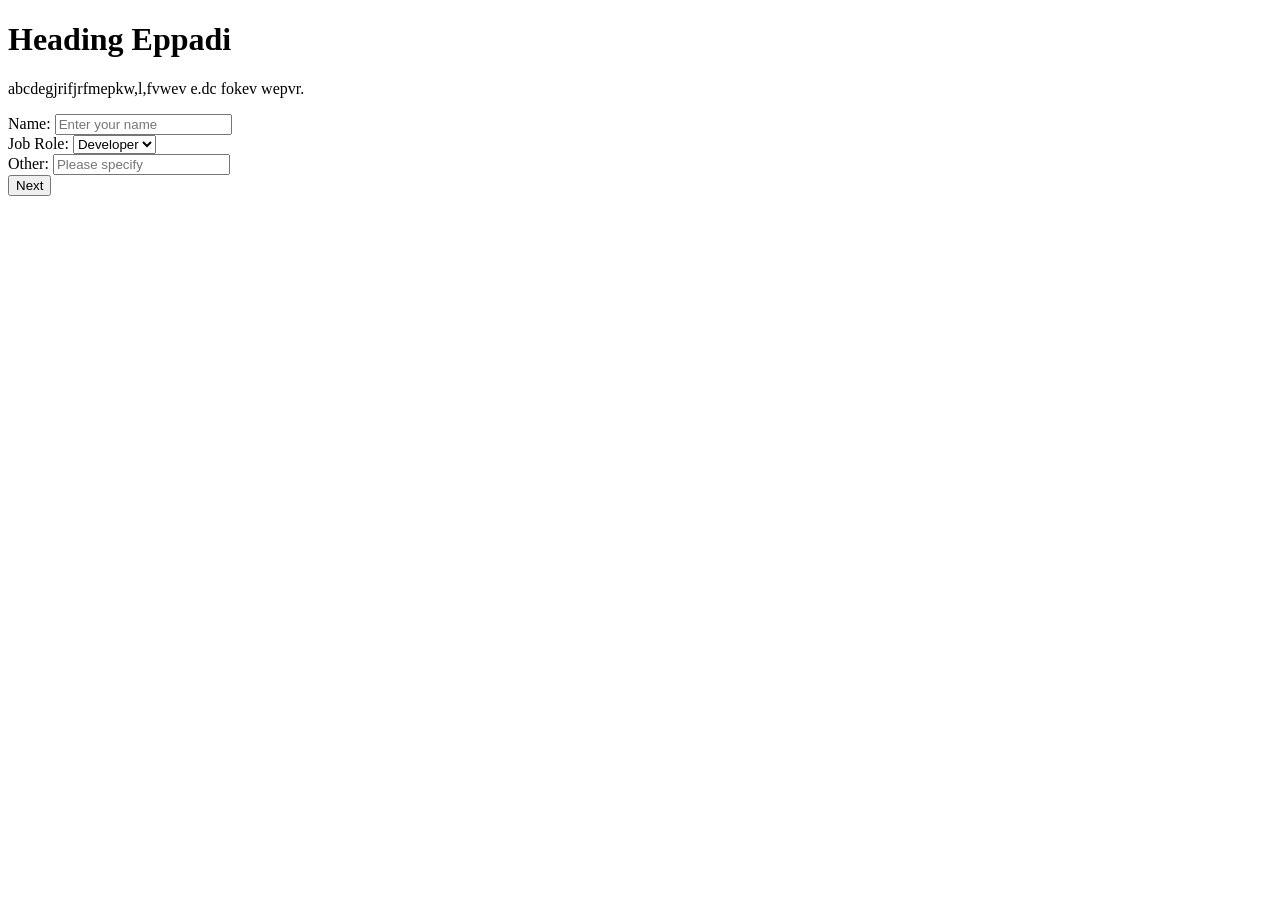
==== index.html @ f6fde26f "Fix select element closure in index.html" ====
<!DOCTYPE html>
<html lang="en">
<head>
    <meta charset="UTF-8">
    <meta name="viewport" content="width=device-width, initial-scale=1.0">
    <title>Document</title>
</head>
    

<div class="form-box">
  <h1>Heading Eppadi</h1>
  <p class="subtitle">abcdegjrifjrfmepkw,l,fvwev e.dc fokev wepvr.</p>

  <form>
    <div class="form-group">
      <label for="name">Name:</label>
      <input type="text" id="name" placeholder="Enter your name">
    </div>

    <div class="form-group">
      <label>Job Role:</label>
      <select>
        <option value="developer">Developer</option>
        <option value="designer">Designer</option>
        <option value="manager">Manager</option>
        <option value="">others</option>
      </select>
    </div>
    
    <div class="form-group">
      <label for="other">Other:</label>
      <input type="text" id="other" placeholder="Please specify">
    </div>

    <button type="submit" class="btn-next">Next</button>
  </form>
</div>
</body>
</html>
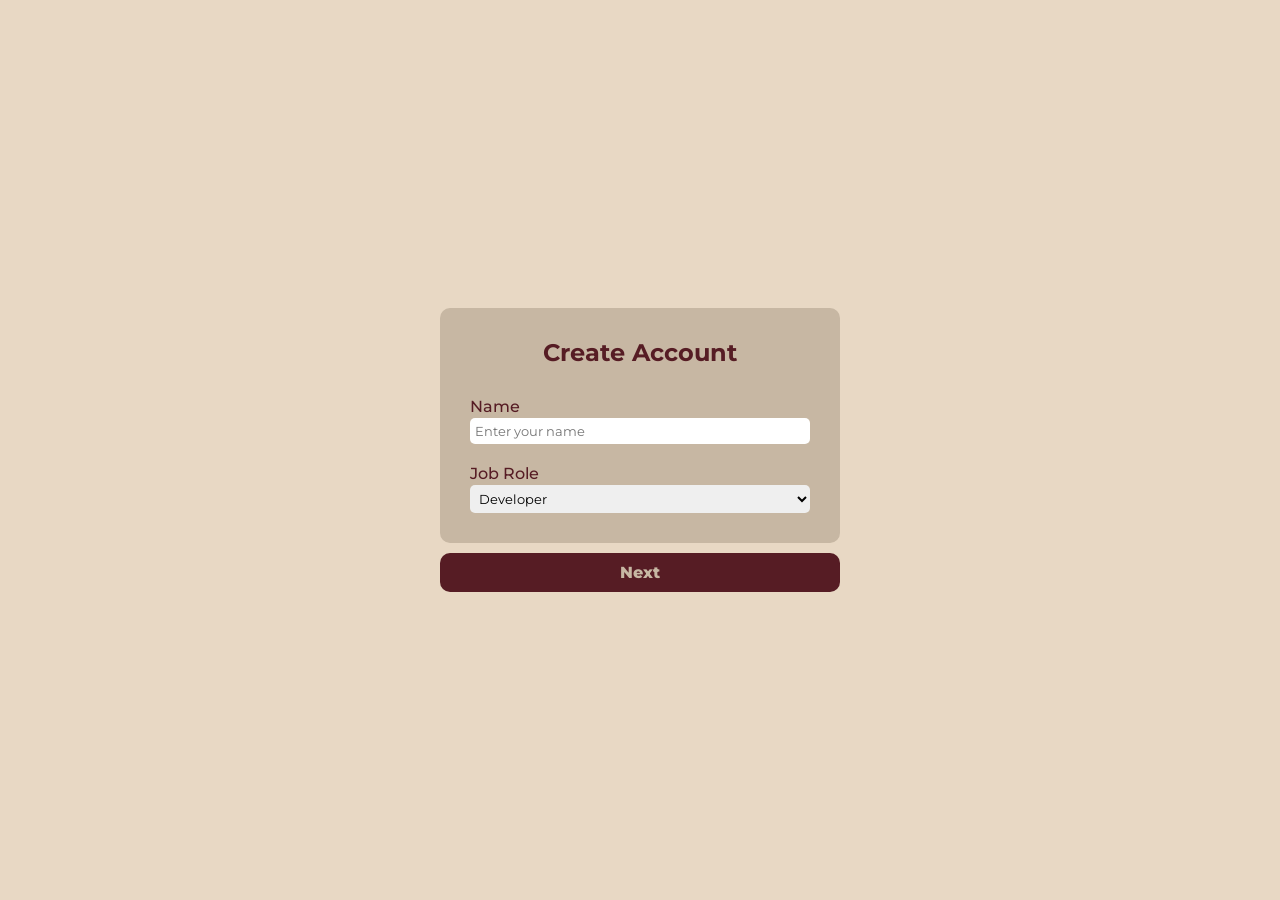
==== commit 9ac23c64: "Form Styles Updated" ====
--- a/index.html
+++ b/index.html
@@ -1,39 +1,47 @@
-<!DOCTYPE html>
+<!doctype html>
 <html lang="en">
-<head>
-    <meta charset="UTF-8">
-    <meta name="viewport" content="width=device-width, initial-scale=1.0">
+  <head>
+    <meta charset="UTF-8" />
+    <meta name="viewport" content="width=device-width, initial-scale=1.0" />
     <title>Document</title>
-</head>
-    
+    <link rel="stylesheet" href="style.css" />
+  </head>
 
-<div class="form-box">
-  <h1>Heading Eppadi</h1>
-  <p class="subtitle">abcdegjrifjrfmepkw,l,fvwev e.dc fokev wepvr.</p>
-
-  <form>
-    <div class="form-group">
-      <label for="name">Name:</label>
-      <input type="text" id="name" placeholder="Enter your name">
+  <body>
+    <div class="container">
+      <form>
+        <div class="form-box">
+          <h1>Create Account</h1>
+          <div class="form-group">
+            <label for="name">Name</label>
+            <input
+              type="text"
+              id="name"
+              placeholder="Enter your name"
+              required
+            />
+          </div>
+          <div class="form-group">
+            <label for="role">Job Role</label>
+            <select id="role" required>
+              <option value="developer">Developer</option>
+              <option value="designer">Designer</option>
+              <option value="manager">Manager</option>
+              <option value="others">Others</option>
+            </select>
+          </div>
+          <div class="form-group other-group">
+            <label for="other">Other</label>
+            <input
+              type="text"
+              id="other"
+              placeholder="Please specify"
+              required
+            />
+          </div>
+        </div>
+        <button type="submit" class="btn-next">Next</button>
+      </form>
     </div>
-
-    <div class="form-group">
-      <label>Job Role:</label>
-      <select>
-        <option value="developer">Developer</option>
-        <option value="designer">Designer</option>
-        <option value="manager">Manager</option>
-        <option value="">others</option>
-      </select>
-    </div>
-    
-    <div class="form-group">
-      <label for="other">Other:</label>
-      <input type="text" id="other" placeholder="Please specify">
-    </div>
-
-    <button type="submit" class="btn-next">Next</button>
-  </form>
-</div>
-</body>
-</html>+  </body>
+</html>
--- a/style.css
+++ b/style.css
@@ -0,0 +1,84 @@
+@import url('https://fonts.googleapis.com/css2?family=Plus+Jakarta+Sans:ital,wght@0,200..800;1,200..800&display=swap');
+@import url('https://fonts.googleapis.com/css2?family=Montserrat:ital,wght@0,100..900;1,100..900&family=Plus+Jakarta+Sans:ital,wght@0,200..800;1,200..800&display=swap');
+
+:root{
+    --color-primary: #561C24;
+    --color-secondary: #6D2932;
+    --color-accent: #C7B7A3;
+    --color-bg: #E8D8C4;
+}
+
+*{
+    margin: 0;
+    padding: 0;
+    box-sizing: border-box;
+    font-family: "Montserrat";
+}
+
+body{
+    width: 100vw;
+    height: 100vh;
+    display: flex;
+    justify-content: center;
+    align-items: center;
+    background-color: var(--color-bg);
+    color: var(--color-primary);
+}
+
+.container{
+    min-width: 400px;
+    
+}
+
+.form-box{
+    border-radius: 10px;
+    background-color: var(--color-accent);
+    padding: 30px;
+    width: 100%;
+    display: flex;
+    flex-direction: column;
+    gap: 20px;
+}
+
+.form-box>h1{
+    font-size: 1.5rem;
+    text-align: center;
+    margin-bottom: 10px;
+}
+
+.form-box label{
+    font-weight: 500;
+}
+
+.form-box input, .form-box select{
+    padding: 5px;
+    border: none;
+    border-radius: 5px;
+}
+
+
+.form-group{
+    display: flex;
+    flex-direction: column;
+    gap: 2px;
+}
+
+.other-group{
+    display: none;
+}
+
+.form-group:has(option[value="others"]:checked) ~ .other-group{
+    display: flex;
+}
+
+.container>form>button{
+    width: 100%;
+    padding: 10px;
+    margin-top: 10px;
+    border-radius: 10px;
+    border: none;
+    background-color: var(--color-primary);
+    color: var(--color-accent);
+    font-weight: 800;
+    font-size: 1rem;
+}
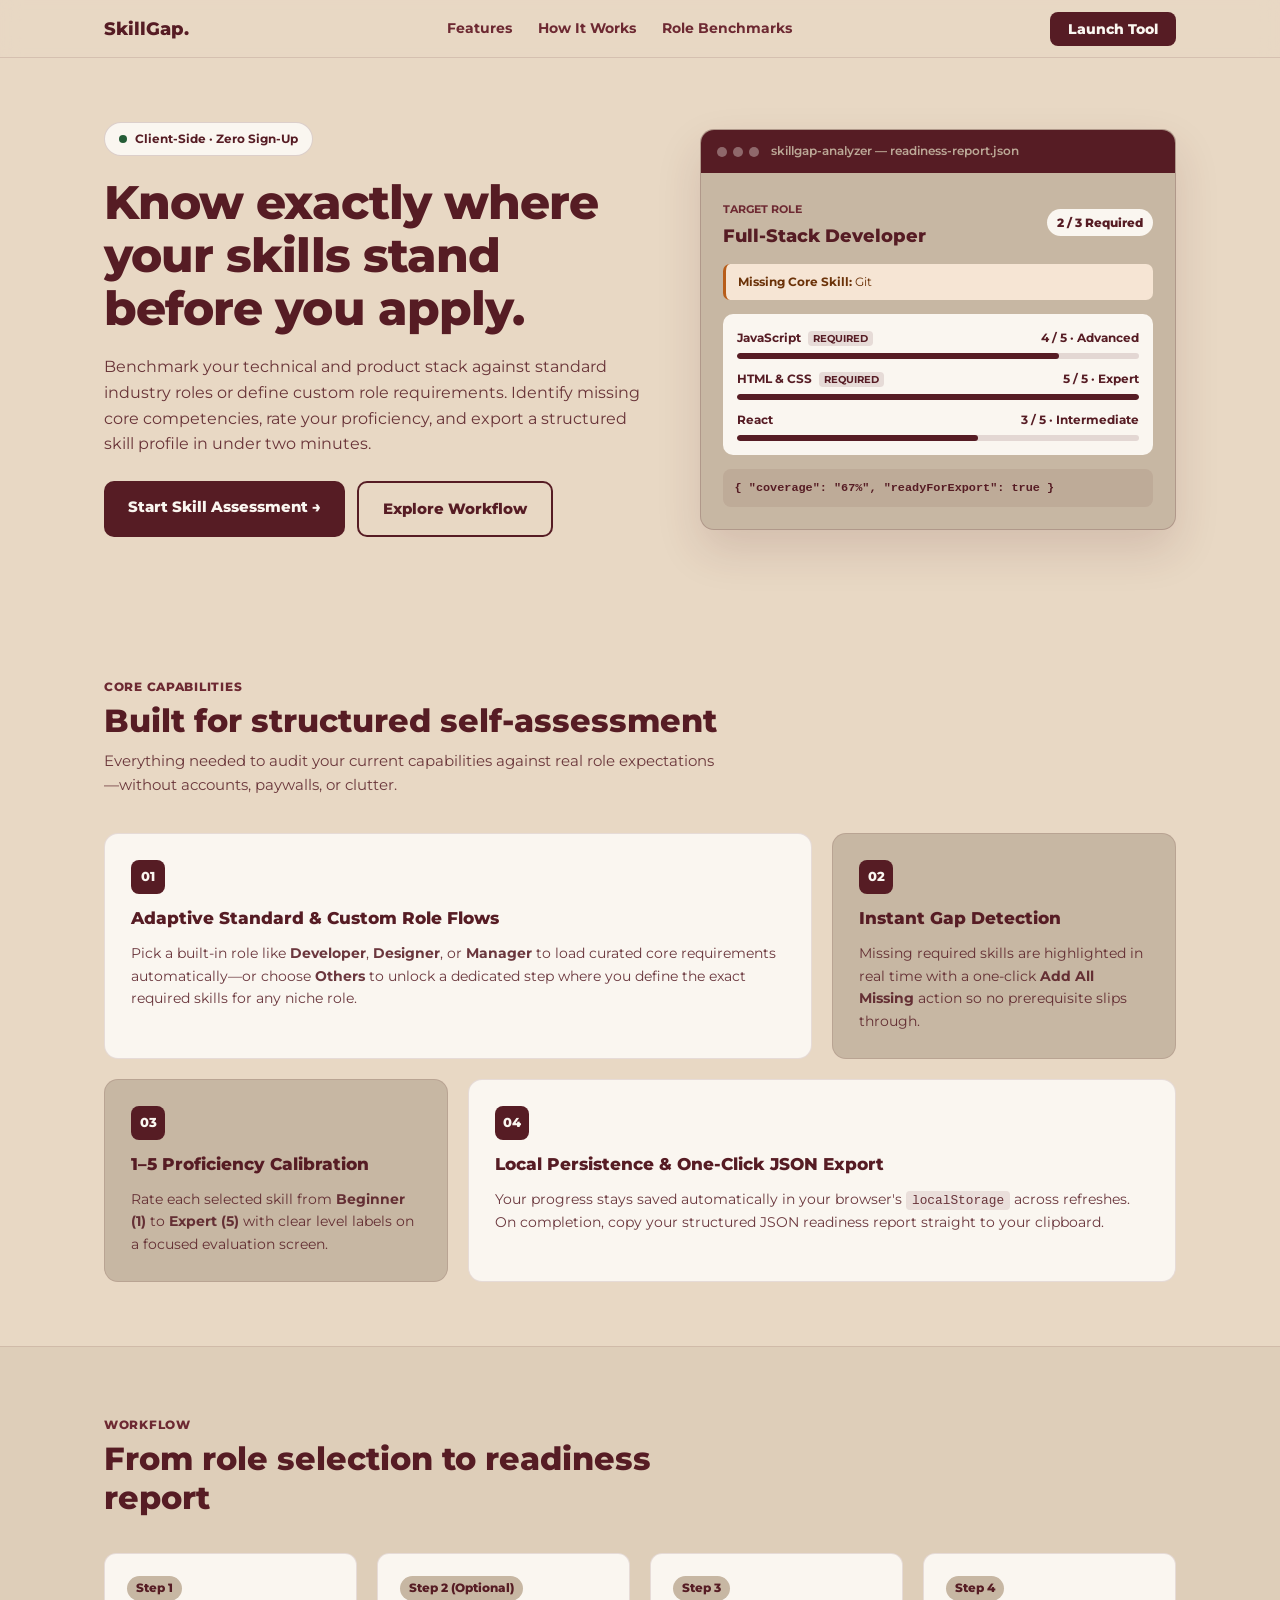
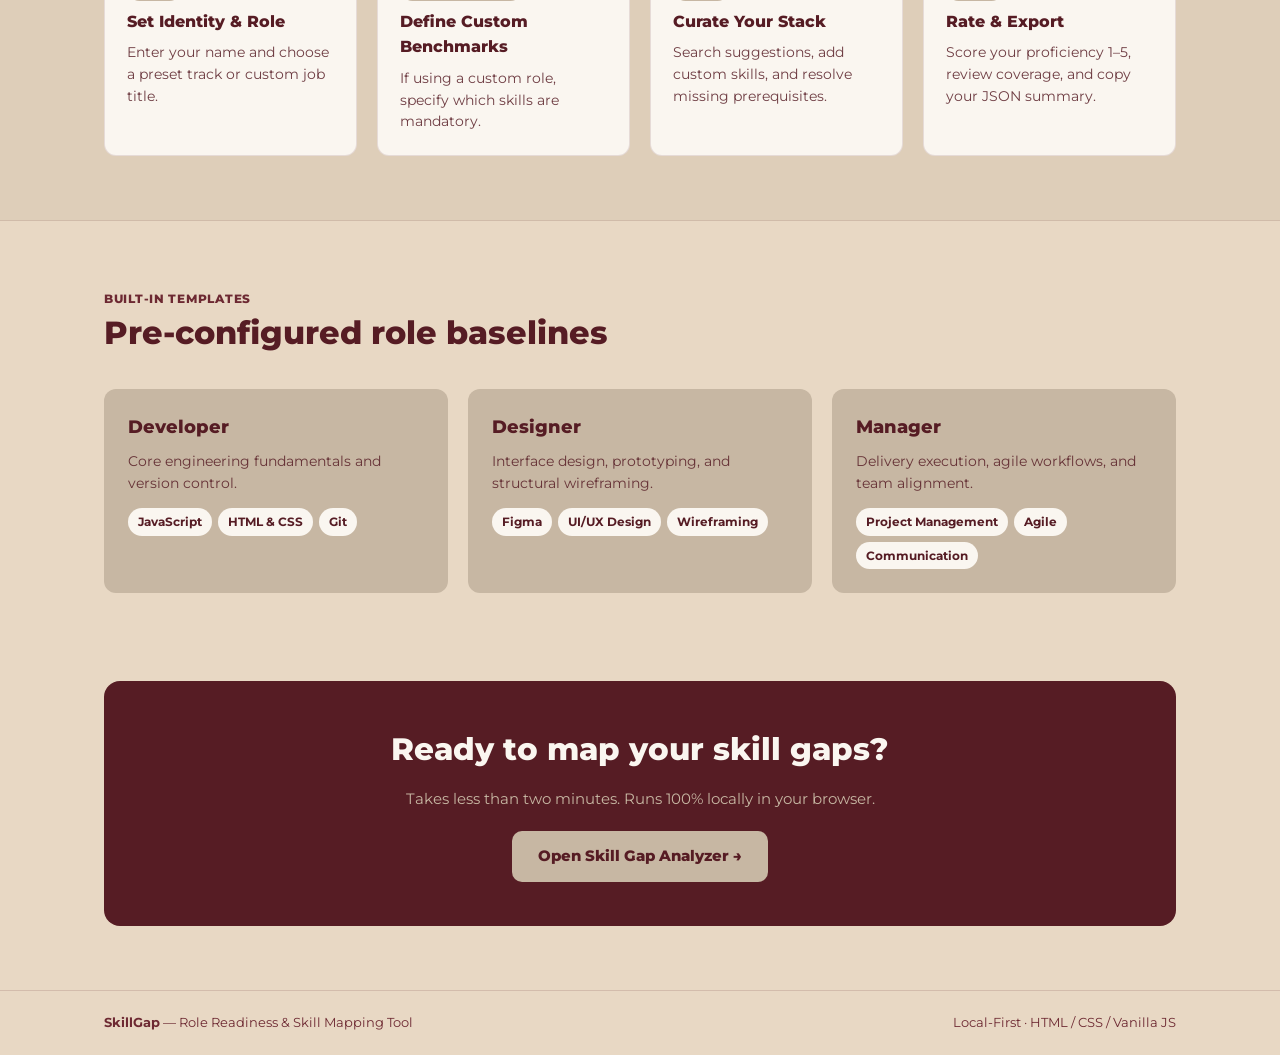
==== commit 2b9c1eb9: "Add initial HTML structure and styles for SkillGap application - Created dashboard.html for the main" ====
--- a/index.html
+++ b/index.html
@@ -3,45 +3,322 @@
   <head>
     <meta charset="UTF-8" />
     <meta name="viewport" content="width=device-width, initial-scale=1.0" />
-    <title>Document</title>
-    <link rel="stylesheet" href="style.css" />
+    <title>SkillGap — Benchmark &amp; Map Your Role Readiness</title>
+    <link rel="stylesheet" href="home.css" />
   </head>
 
   <body>
-    <div class="container">
-      <form>
-        <div class="form-box">
-          <h1>Create Account</h1>
-          <div class="form-group">
-            <label for="name">Name</label>
-            <input
-              type="text"
-              id="name"
-              placeholder="Enter your name"
-              required
-            />
-          </div>
-          <div class="form-group">
-            <label for="role">Job Role</label>
-            <select id="role" required>
-              <option value="developer">Developer</option>
-              <option value="designer">Designer</option>
-              <option value="manager">Manager</option>
-              <option value="others">Others</option>
-            </select>
-          </div>
-          <div class="form-group other-group">
-            <label for="other">Other</label>
-            <input
-              type="text"
-              id="other"
-              placeholder="Please specify"
-              required
-            />
-          </div>
-        </div>
-        <button type="submit" class="btn-next">Next</button>
-      </form>
-    </div>
+    <!-- Top Sticky Navbar -->
+    <header class="navbar">
+      <div class="nav-inner">
+        <a href="index.html" class="brand">
+          <span class="brand-name">SkillGap.</span>
+        </a>
+
+        <nav class="nav-links" aria-label="Primary">
+          <a href="#features">Features</a>
+          <a href="#workflow">How It Works</a>
+          <a href="#roles">Role Benchmarks</a>
+        </nav>
+
+        <div class="nav-cta">
+          <a href="onboarding.html" class="btn-nav-primary" id="navStartBtn">
+            Launch Tool
+          </a>
+        </div>
+      </div>
+    </header>
+
+    <main>
+      <!-- Hero Section (GitHub-style Product Intro + Interactive UI Preview) -->
+      <section class="hero-section">
+        <div class="container hero-grid">
+          <div class="hero-content">
+            <div class="announcement-pill">
+              <span class="pulse-dot"></span>
+              <span>Client-Side · Zero Sign-Up</span>
+            </div>
+
+            <h1>Know exactly where your skills stand before you apply.</h1>
+
+            <p class="hero-subtitle">
+              Benchmark your technical and product stack against standard industry
+              roles or define custom role requirements. Identify missing core
+              competencies, rate your proficiency, and export a structured skill
+              profile in under two minutes.
+            </p>
+
+            <div class="hero-actions">
+              <a href="onboarding.html" class="btn-hero-primary" id="heroStartBtn">
+                Start Skill Assessment →
+              </a>
+              <a href="#workflow" class="btn-hero-secondary">
+                Explore Workflow
+              </a>
+            </div>
+
+            <!-- Saved Profile Quick-Resume Bar (Appears only if localStorage has data) -->
+            <div class="saved-session-bar" id="savedSessionBar" hidden>
+              <div class="session-info">
+                <span class="session-badge" id="sessionStatusBadge">Saved Profile</span>
+                <span class="session-text" id="sessionSummaryText"></span>
+              </div>
+              <a href="onboarding.html" class="session-link">Open →</a>
+            </div>
+          </div>
+
+          <!-- Product UI Showcase Mockup -->
+          <div class="hero-showcase" aria-hidden="true">
+            <div class="window-frame">
+              <div class="window-topbar">
+                <div class="window-dots">
+                  <span></span><span></span><span></span>
+                </div>
+                <span class="window-title">skillgap-analyzer — readiness-report.json</span>
+              </div>
+
+              <div class="window-body">
+                <div class="mock-header">
+                  <div>
+                    <span class="mock-tag">Target Role</span>
+                    <h3>Full-Stack Developer</h3>
+                  </div>
+                  <span class="mock-score-badge">2 / 3 Required</span>
+                </div>
+
+                <div class="mock-alert">
+                  <strong>Missing Core Skill:</strong> Git
+                </div>
+
+                <div class="mock-skill-rows">
+                  <div class="mock-skill-row">
+                    <div class="mock-skill-meta">
+                      <span>JavaScript <em class="mock-req">Required</em></span>
+                      <span>4 / 5 · Advanced</span>
+                    </div>
+                    <div class="mock-bar"><div style="width: 80%"></div></div>
+                  </div>
+
+                  <div class="mock-skill-row">
+                    <div class="mock-skill-meta">
+                      <span>HTML &amp; CSS <em class="mock-req">Required</em></span>
+                      <span>5 / 5 · Expert</span>
+                    </div>
+                    <div class="mock-bar"><div style="width: 100%"></div></div>
+                  </div>
+
+                  <div class="mock-skill-row">
+                    <div class="mock-skill-meta">
+                      <span>React</span>
+                      <span>3 / 5 · Intermediate</span>
+                    </div>
+                    <div class="mock-bar"><div style="width: 60%"></div></div>
+                  </div>
+                </div>
+
+                <div class="mock-footer">
+                  <code>{ "coverage": "67%", "readyForExport": true }</code>
+                </div>
+              </div>
+            </div>
+          </div>
+        </div>
+      </section>
+
+      <!-- Value Proposition / Bento Features Grid -->
+      <section class="section-block" id="features">
+        <div class="container">
+          <div class="section-header">
+            <span class="section-kicker">Core Capabilities</span>
+            <h2>Built for structured self-assessment</h2>
+            <p>
+              Everything needed to audit your current capabilities against real
+              role expectations—without accounts, paywalls, or clutter.
+            </p>
+          </div>
+
+          <div class="bento-grid">
+            <article class="bento-card bento-wide">
+              <div class="card-icon">01</div>
+              <h3>Adaptive Standard &amp; Custom Role Flows</h3>
+              <p>
+                Pick a built-in role like <strong>Developer</strong>,
+                <strong>Designer</strong>, or <strong>Manager</strong> to load
+                curated core requirements automatically—or choose
+                <strong>Others</strong> to unlock a dedicated step where you
+                define the exact required skills for any niche role.
+              </p>
+            </article>
+
+            <article class="bento-card">
+              <div class="card-icon">02</div>
+              <h3>Instant Gap Detection</h3>
+              <p>
+                Missing required skills are highlighted in real time with a
+                one-click <strong>Add All Missing</strong> action so no
+                prerequisite slips through.
+              </p>
+            </article>
+
+            <article class="bento-card">
+              <div class="card-icon">03</div>
+              <h3>1–5 Proficiency Calibration</h3>
+              <p>
+                Rate each selected skill from <strong>Beginner (1)</strong> to
+                <strong>Expert (5)</strong> with clear level labels on a
+                focused evaluation screen.
+              </p>
+            </article>
+
+            <article class="bento-card bento-wide">
+              <div class="card-icon">04</div>
+              <h3>Local Persistence &amp; One-Click JSON Export</h3>
+              <p>
+                Your progress stays saved automatically in your browser's
+                <code>localStorage</code> across refreshes. On completion, copy
+                your structured JSON readiness report straight to your clipboard.
+              </p>
+            </article>
+          </div>
+        </div>
+      </section>
+
+      <!-- Step-by-Step Workflow -->
+      <section class="section-block alt-surface" id="workflow">
+        <div class="container">
+          <div class="section-header">
+            <span class="section-kicker">Workflow</span>
+            <h2>From role selection to readiness report</h2>
+          </div>
+
+          <div class="timeline-grid">
+            <div class="timeline-step">
+              <span class="step-pill">Step 1</span>
+              <h3>Set Identity &amp; Role</h3>
+              <p>Enter your name and choose a preset track or custom job title.</p>
+            </div>
+
+            <div class="timeline-step">
+              <span class="step-pill">Step 2 (Optional)</span>
+              <h3>Define Custom Benchmarks</h3>
+              <p>If using a custom role, specify which skills are mandatory.</p>
+            </div>
+
+            <div class="timeline-step">
+              <span class="step-pill">Step 3</span>
+              <h3>Curate Your Stack</h3>
+              <p>Search suggestions, add custom skills, and resolve missing prerequisites.</p>
+            </div>
+
+            <div class="timeline-step">
+              <span class="step-pill">Step 4</span>
+              <h3>Rate &amp; Export</h3>
+              <p>Score your proficiency 1–5, review coverage, and copy your JSON summary.</p>
+            </div>
+          </div>
+        </div>
+      </section>
+
+      <!-- Preset Role Benchmarks Preview -->
+      <section class="section-block" id="roles">
+        <div class="container">
+          <div class="section-header">
+            <span class="section-kicker">Built-In Templates</span>
+            <h2>Pre-configured role baselines</h2>
+          </div>
+
+          <div class="roles-grid">
+            <div class="role-card">
+              <h3>Developer</h3>
+              <p>Core engineering fundamentals and version control.</p>
+              <div class="pill-group">
+                <span>JavaScript</span>
+                <span>HTML &amp; CSS</span>
+                <span>Git</span>
+              </div>
+            </div>
+
+            <div class="role-card">
+              <h3>Designer</h3>
+              <p>Interface design, prototyping, and structural wireframing.</p>
+              <div class="pill-group">
+                <span>Figma</span>
+                <span>UI/UX Design</span>
+                <span>Wireframing</span>
+              </div>
+            </div>
+
+            <div class="role-card">
+              <h3>Manager</h3>
+              <p>Delivery execution, agile workflows, and team alignment.</p>
+              <div class="pill-group">
+                <span>Project Management</span>
+                <span>Agile</span>
+                <span>Communication</span>
+              </div>
+            </div>
+          </div>
+        </div>
+      </section>
+
+      <!-- Bottom Call-To-Action Banner -->
+      <section class="cta-section">
+        <div class="container">
+          <div class="cta-banner">
+            <h2>Ready to map your skill gaps?</h2>
+            <p>Takes less than two minutes. Runs 100% locally in your browser.</p>
+            <a href="onboarding.html" class="btn-cta-light" id="bottomStartBtn">
+              Open Skill Gap Analyzer →
+            </a>
+          </div>
+        </div>
+      </section>
+    </main>
+
+    <footer class="site-footer">
+      <div class="container footer-inner">
+        <span><strong>SkillGap</strong> — Role Readiness &amp; Skill Mapping Tool</span>
+        <span>Local-First · HTML / CSS / Vanilla JS</span>
+      </div>
+    </footer>
+
+    <script>
+      const STORAGE_KEY = "account_onboarding_state_v1";
+
+      function checkSavedProfile() {
+        try {
+          const raw = localStorage.getItem(STORAGE_KEY);
+          if (!raw) return;
+          const saved = JSON.parse(raw);
+
+          if (!saved.name && !saved.role && (!saved.selectedSkills || saved.selectedSkills.length === 0)) {
+            return;
+          }
+
+          const bar = document.getElementById("savedSessionBar");
+          const badge = document.getElementById("sessionStatusBadge");
+          const text = document.getElementById("sessionSummaryText");
+
+          bar.hidden = false;
+          badge.textContent = saved.isSubmitted ? "Profile Ready" : "Draft Saved";
+          badge.classList.toggle("is-draft", !saved.isSubmitted);
+
+          const count = Array.isArray(saved.selectedSkills) ? saved.selectedSkills.length : 0;
+          text.textContent = `${saved.name || "User"} · ${count} skill${count === 1 ? "" : "s"}`;
+
+          document.getElementById("navStartBtn").textContent = saved.isSubmitted ? "View Profile" : "Resume Draft";
+          document.getElementById("heroStartBtn").textContent = saved.isSubmitted
+            ? "Open Saved Profile →"
+            : "Resume Setup →";
+          document.getElementById("bottomStartBtn").textContent = saved.isSubmitted
+            ? "Edit Your Profile →"
+            : "Continue Setup →";
+        } catch {
+          // Ignore malformed storage
+        }
+      }
+
+      checkSavedProfile();
+    </script>
   </body>
-</html>
+</html>
--- a/home.css
+++ b/home.css
@@ -0,0 +1,636 @@
+@import url('https://fonts.googleapis.com/css2?family=Montserrat:wght@400;500;600;700;800&display=swap');
+
+:root {
+  --color-primary: #561C24;
+  --color-secondary: #6D2932;
+  --color-accent: #C7B7A3;
+  --color-bg: #E8D8C4;
+  --color-surface: #FAF6F0;
+  --color-warn-bg: #F6E5D4;
+  --color-warn-border: #B85D19;
+  --color-success: #245C36;
+}
+
+*,
+*::before,
+*::after {
+  margin: 0;
+  padding: 0;
+  box-sizing: border-box;
+}
+
+[hidden] {
+  display: none !important;
+}
+
+html {
+  scroll-behavior: smooth;
+}
+
+body {
+  font-family: "Montserrat", sans-serif;
+  background-color: var(--color-bg);
+  color: var(--color-primary);
+  line-height: 1.6;
+}
+
+.container {
+  width: 100%;
+  max-width: 1120px;
+  margin: 0 auto;
+  padding-inline: 24px;
+}
+
+/* Sticky Navbar */
+.navbar {
+  position: sticky;
+  top: 0;
+  z-index: 50;
+  background-color: rgba(232, 216, 196, 0.88);
+  backdrop-filter: blur(10px);
+  border-bottom: 1px solid rgba(86, 28, 36, 0.12);
+}
+
+.nav-inner {
+  max-width: 1120px;
+  margin: 0 auto;
+  padding: 14px 24px;
+  display: flex;
+  align-items: center;
+  justify-content: space-between;
+  gap: 16px;
+}
+
+.brand {
+  display: inline-flex;
+  align-items: center;
+  gap: 10px;
+  text-decoration: none;
+  color: var(--color-primary);
+  font-weight: 800;
+  font-size: 1.15rem;
+}
+
+.brand-logo {
+  width: 32px;
+  height: 32px;
+  border-radius: 8px;
+  display: grid;
+  place-items: center;
+  font-size: 0.82rem;
+  font-weight: 800;
+  background-color: var(--color-primary);
+  color: var(--color-surface);
+}
+
+.nav-links {
+  display: flex;
+  align-items: center;
+  gap: 26px;
+}
+
+.nav-links a {
+  text-decoration: none;
+  font-size: 0.88rem;
+  font-weight: 700;
+  color: var(--color-secondary);
+  transition: color 0.15s ease;
+}
+
+.nav-links a:hover {
+  color: var(--color-primary);
+}
+
+.btn-nav-primary {
+  text-decoration: none;
+  padding: 9px 18px;
+  border-radius: 8px;
+  font-size: 0.86rem;
+  font-weight: 800;
+  background-color: var(--color-primary);
+  color: var(--color-surface);
+  transition: background-color 0.2s ease, transform 0.15s ease;
+}
+
+.btn-nav-primary:hover {
+  background-color: var(--color-secondary);
+}
+
+/* Hero Section */
+.hero-section {
+  padding: 64px 0 72px;
+}
+
+.hero-grid {
+  display: grid;
+  grid-template-columns: 1.1fr 0.95fr;
+  gap: 44px;
+  align-items: center;
+}
+
+.hero-content {
+  display: flex;
+  flex-direction: column;
+  align-items: flex-start;
+  gap: 20px;
+}
+
+.announcement-pill {
+  display: inline-flex;
+  align-items: center;
+  gap: 8px;
+  padding: 6px 14px;
+  border-radius: 999px;
+  font-size: 0.76rem;
+  font-weight: 700;
+  background-color: var(--color-surface);
+  border: 1px solid rgba(86, 28, 36, 0.18);
+  color: var(--color-primary);
+}
+
+.pulse-dot {
+  width: 8px;
+  height: 8px;
+  border-radius: 50%;
+  background-color: var(--color-success);
+}
+
+.hero-content h1 {
+  font-size: clamp(2rem, 3.8vw, 2.95rem);
+  font-weight: 800;
+  line-height: 1.12;
+  letter-spacing: -0.02em;
+}
+
+.hero-subtitle {
+  font-size: 1rem;
+  color: rgba(86, 28, 36, 0.88);
+  max-width: 54ch;
+}
+
+.hero-actions {
+  display: flex;
+  flex-wrap: wrap;
+  gap: 12px;
+  margin-top: 4px;
+}
+
+.btn-hero-primary,
+.btn-hero-secondary {
+  padding: 14px 24px;
+  border-radius: 10px;
+  font-size: 0.95rem;
+  font-weight: 800;
+  text-decoration: none;
+  transition: background-color 0.2s ease, transform 0.15s ease;
+}
+
+.btn-hero-primary {
+  background-color: var(--color-primary);
+  color: var(--color-surface);
+}
+
+.btn-hero-primary:hover {
+  background-color: var(--color-secondary);
+  transform: translateY(-1px);
+}
+
+.btn-hero-secondary {
+  border: 2px solid var(--color-primary);
+  color: var(--color-primary);
+  background-color: transparent;
+}
+
+.btn-hero-secondary:hover {
+  background-color: rgba(86, 28, 36, 0.08);
+}
+
+/* Optional Quick-Resume Session Pill */
+.saved-session-bar {
+  display: flex;
+  align-items: center;
+  justify-content: space-between;
+  gap: 16px;
+  width: 100%;
+  max-width: 440px;
+  padding: 10px 14px;
+  border-radius: 10px;
+  background-color: var(--color-accent);
+  border: 1px solid rgba(86, 28, 36, 0.18);
+  font-size: 0.82rem;
+}
+
+.session-info {
+  display: flex;
+  align-items: center;
+  gap: 8px;
+}
+
+.session-badge {
+  font-size: 0.68rem;
+  font-weight: 800;
+  text-transform: uppercase;
+  padding: 3px 8px;
+  border-radius: 999px;
+  background-color: var(--color-success);
+  color: var(--color-surface);
+}
+
+.session-badge.is-draft {
+  background-color: var(--color-warn-border);
+}
+
+.session-text {
+  font-weight: 700;
+}
+
+.session-link {
+  font-weight: 800;
+  color: var(--color-primary);
+  text-decoration: none;
+}
+
+.session-link:hover {
+  text-decoration: underline;
+}
+
+/* Product UI Preview Window */
+.window-frame {
+  border-radius: 14px;
+  background-color: var(--color-accent);
+  border: 1px solid rgba(86, 28, 36, 0.2);
+  box-shadow: 0 20px 45px rgba(86, 28, 36, 0.14);
+  overflow: hidden;
+}
+
+.window-topbar {
+  display: flex;
+  align-items: center;
+  gap: 12px;
+  padding: 12px 16px;
+  background-color: var(--color-primary);
+  color: var(--color-accent);
+}
+
+.window-dots {
+  display: flex;
+  gap: 6px;
+}
+
+.window-dots span {
+  width: 10px;
+  height: 10px;
+  border-radius: 50%;
+  background-color: rgba(250, 246, 240, 0.35);
+}
+
+.window-title {
+  font-size: 0.74rem;
+  font-weight: 600;
+  opacity: 0.9;
+}
+
+.window-body {
+  padding: 22px;
+  display: flex;
+  flex-direction: column;
+  gap: 14px;
+}
+
+.mock-header {
+  display: flex;
+  justify-content: space-between;
+  align-items: center;
+}
+
+.mock-tag {
+  font-size: 0.7rem;
+  font-weight: 700;
+  text-transform: uppercase;
+  color: var(--color-secondary);
+}
+
+.mock-header h3 {
+  font-size: 1.15rem;
+  font-weight: 800;
+}
+
+.mock-score-badge {
+  font-size: 0.75rem;
+  font-weight: 800;
+  padding: 4px 10px;
+  border-radius: 999px;
+  background-color: var(--color-surface);
+  color: var(--color-primary);
+}
+
+.mock-alert {
+  padding: 8px 12px;
+  border-radius: 7px;
+  font-size: 0.78rem;
+  background-color: var(--color-warn-bg);
+  border-left: 3px solid var(--color-warn-border);
+  color: #6B3208;
+}
+
+.mock-skill-rows {
+  display: flex;
+  flex-direction: column;
+  gap: 10px;
+  padding: 14px;
+  border-radius: 10px;
+  background-color: var(--color-surface);
+}
+
+.mock-skill-row {
+  display: flex;
+  flex-direction: column;
+  gap: 5px;
+}
+
+.mock-skill-meta {
+  display: flex;
+  justify-content: space-between;
+  font-size: 0.78rem;
+  font-weight: 700;
+}
+
+.mock-req {
+  font-style: normal;
+  font-size: 0.64rem;
+  text-transform: uppercase;
+  padding: 1px 5px;
+  border-radius: 4px;
+  margin-left: 4px;
+  background-color: rgba(86, 28, 36, 0.12);
+}
+
+.mock-bar {
+  height: 6px;
+  border-radius: 999px;
+  background-color: rgba(86, 28, 36, 0.14);
+  overflow: hidden;
+}
+
+.mock-bar div {
+  height: 100%;
+  border-radius: 999px;
+  background-color: var(--color-primary);
+}
+
+.mock-footer {
+  padding: 9px 12px;
+  border-radius: 8px;
+  background-color: rgba(86, 28, 36, 0.08);
+  font-size: 0.74rem;
+  font-weight: 600;
+  color: var(--color-primary);
+}
+
+/* Content Sections */
+.section-block {
+  padding: 64px 0;
+}
+
+.alt-surface {
+  background-color: rgba(199, 183, 163, 0.32);
+  border-block: 1px solid rgba(86, 28, 36, 0.1);
+}
+
+.section-header {
+  max-width: 620px;
+  margin-bottom: 36px;
+}
+
+.section-kicker {
+  display: inline-block;
+  font-size: 0.75rem;
+  font-weight: 800;
+  text-transform: uppercase;
+  letter-spacing: 0.06em;
+  color: var(--color-secondary);
+  margin-bottom: 6px;
+}
+
+.section-header h2 {
+  font-size: clamp(1.5rem, 2.8vw, 2rem);
+  font-weight: 800;
+  line-height: 1.2;
+  margin-bottom: 8px;
+}
+
+.section-header p {
+  font-size: 0.95rem;
+  color: rgba(86, 28, 36, 0.85);
+}
+
+/* Bento Grid */
+.bento-grid {
+  display: grid;
+  grid-template-columns: repeat(3, 1fr);
+  gap: 20px;
+}
+
+.bento-card {
+  padding: 26px;
+  border-radius: 14px;
+  background-color: var(--color-accent);
+  border: 1px solid rgba(86, 28, 36, 0.12);
+  display: flex;
+  flex-direction: column;
+  gap: 10px;
+}
+
+.bento-wide {
+  grid-column: span 2;
+  background-color: var(--color-surface);
+}
+
+.card-icon {
+  width: 34px;
+  height: 34px;
+  border-radius: 8px;
+  display: grid;
+  place-items: center;
+  font-size: 0.8rem;
+  font-weight: 800;
+  background-color: var(--color-primary);
+  color: var(--color-surface);
+}
+
+.bento-card h3 {
+  font-size: 1.08rem;
+  font-weight: 800;
+}
+
+.bento-card p {
+  font-size: 0.88rem;
+  color: rgba(86, 28, 36, 0.88);
+}
+
+.bento-card code {
+  font-size: 0.8rem;
+  padding: 2px 6px;
+  border-radius: 4px;
+  background-color: rgba(86, 28, 36, 0.1);
+}
+
+/* Workflow Timeline */
+.timeline-grid {
+  display: grid;
+  grid-template-columns: repeat(4, 1fr);
+  gap: 20px;
+}
+
+.timeline-step {
+  padding: 22px;
+  border-radius: 12px;
+  background-color: var(--color-surface);
+  border: 1px solid rgba(86, 28, 36, 0.12);
+  display: flex;
+  flex-direction: column;
+  gap: 8px;
+}
+
+.step-pill {
+  align-self: flex-start;
+  font-size: 0.72rem;
+  font-weight: 800;
+  padding: 3px 9px;
+  border-radius: 999px;
+  background-color: var(--color-accent);
+  color: var(--color-primary);
+}
+
+.timeline-step h3 {
+  font-size: 1rem;
+  font-weight: 800;
+}
+
+.timeline-step p {
+  font-size: 0.85rem;
+  color: rgba(86, 28, 36, 0.85);
+}
+
+/* Preset Roles Grid */
+.roles-grid {
+  display: grid;
+  grid-template-columns: repeat(3, 1fr);
+  gap: 20px;
+}
+
+.role-card {
+  padding: 24px;
+  border-radius: 12px;
+  background-color: var(--color-accent);
+  display: flex;
+  flex-direction: column;
+  gap: 10px;
+}
+
+.role-card h3 {
+  font-size: 1.1rem;
+  font-weight: 800;
+}
+
+.role-card p {
+  font-size: 0.85rem;
+  color: rgba(86, 28, 36, 0.85);
+}
+
+.pill-group {
+  display: flex;
+  flex-wrap: wrap;
+  gap: 6px;
+  margin-top: 4px;
+}
+
+.pill-group span {
+  font-size: 0.76rem;
+  font-weight: 700;
+  padding: 4px 10px;
+  border-radius: 999px;
+  background-color: var(--color-surface);
+  color: var(--color-primary);
+}
+
+/* Bottom CTA Banner */
+.cta-section {
+  padding: 24px 0 64px;
+}
+
+.cta-banner {
+  padding: 44px 32px;
+  border-radius: 16px;
+  background-color: var(--color-primary);
+  color: var(--color-surface);
+  text-align: center;
+  display: flex;
+  flex-direction: column;
+  align-items: center;
+  gap: 12px;
+}
+
+.cta-banner h2 {
+  font-size: clamp(1.45rem, 2.5vw, 1.95rem);
+  font-weight: 800;
+}
+
+.cta-banner p {
+  font-size: 0.95rem;
+  color: var(--color-accent);
+}
+
+.btn-cta-light {
+  margin-top: 8px;
+  padding: 13px 26px;
+  border-radius: 10px;
+  text-decoration: none;
+  font-size: 0.95rem;
+  font-weight: 800;
+  background-color: var(--color-accent);
+  color: var(--color-primary);
+  transition: background-color 0.2s ease, transform 0.15s ease;
+}
+
+.btn-cta-light:hover {
+  background-color: var(--color-surface);
+  transform: translateY(-1px);
+}
+
+/* Footer */
+.site-footer {
+  border-top: 1px solid rgba(86, 28, 36, 0.15);
+  padding: 22px 0;
+  font-size: 0.8rem;
+  color: var(--color-secondary);
+}
+
+.footer-inner {
+  display: flex;
+  justify-content: space-between;
+  align-items: center;
+  flex-wrap: wrap;
+  gap: 10px;
+}
+
+/* Responsive */
+@media (max-width: 900px) {
+  .hero-grid {
+    grid-template-columns: 1fr;
+  }
+
+  .bento-grid,
+  .timeline-grid,
+  .roles-grid {
+    grid-template-columns: 1fr;
+  }
+
+  .bento-wide {
+    grid-column: span 1;
+  }
+
+  .nav-links {
+    display: none;
+  }
+}
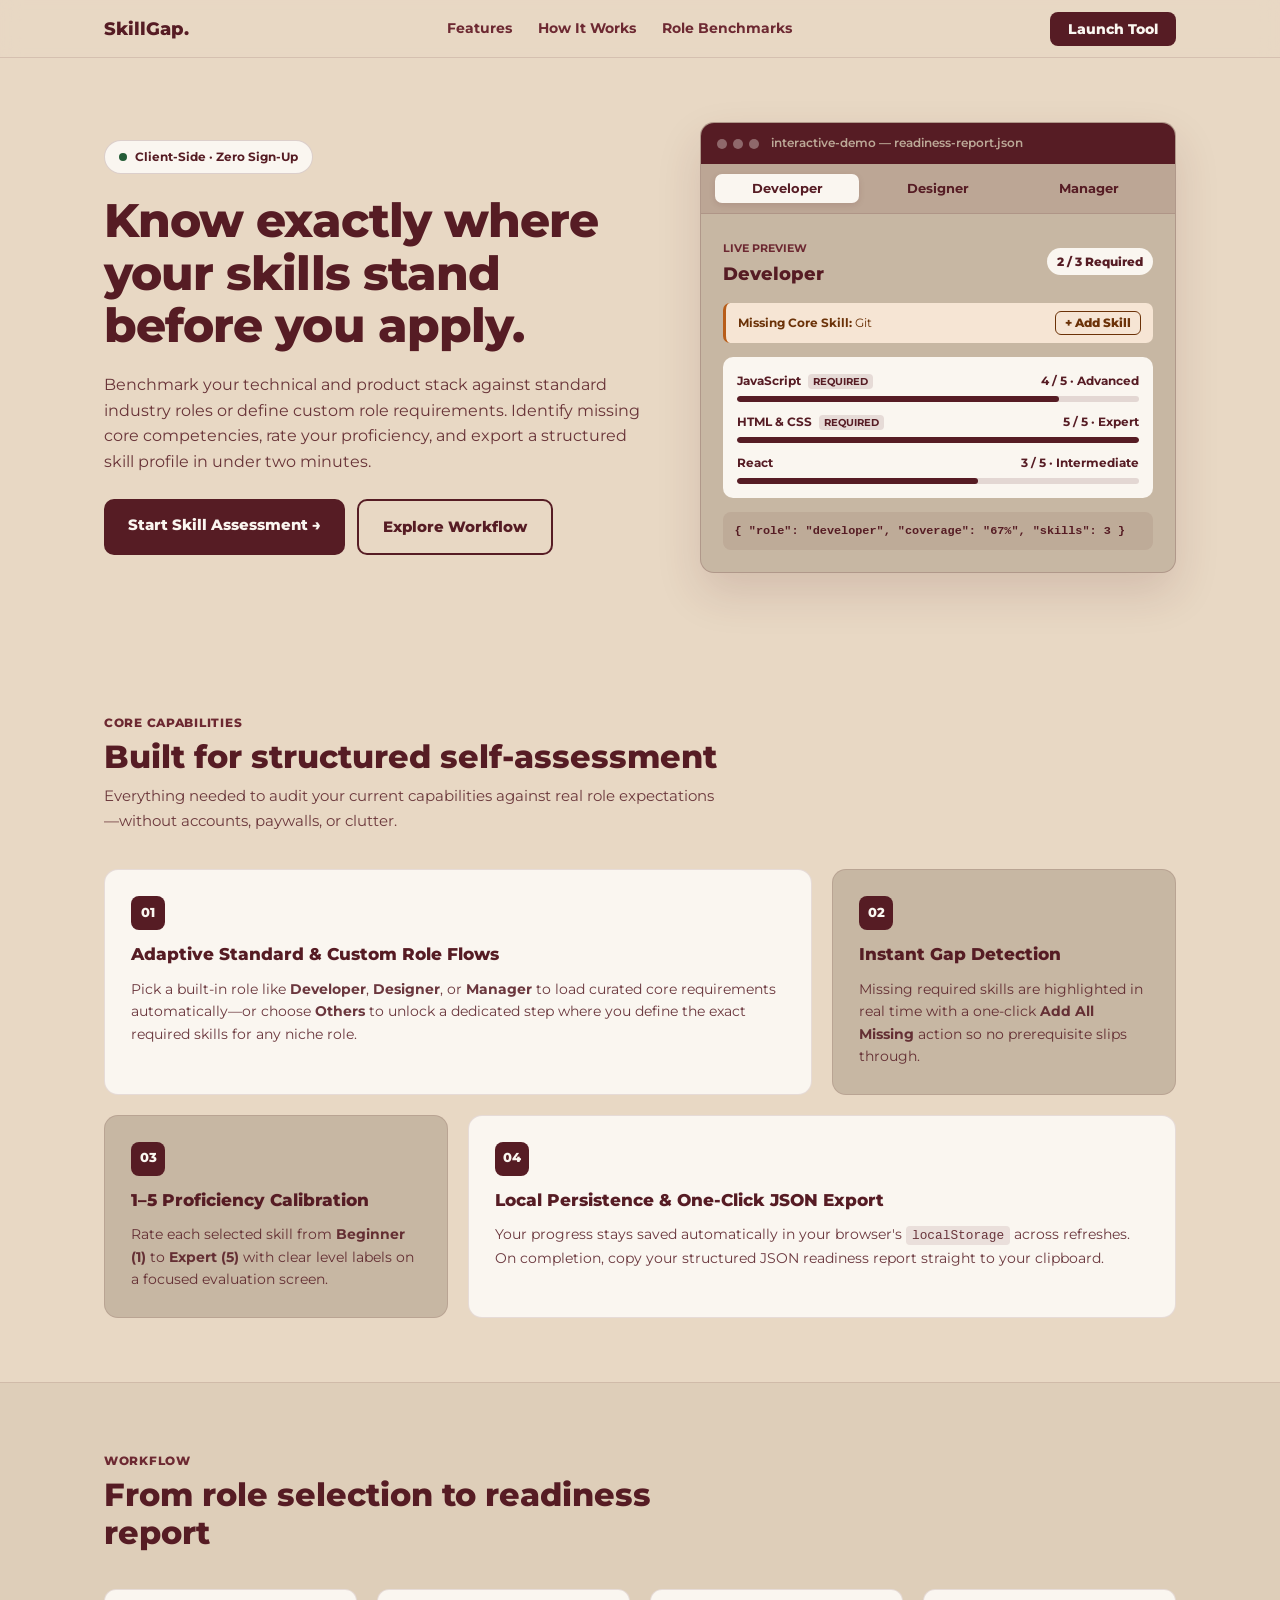
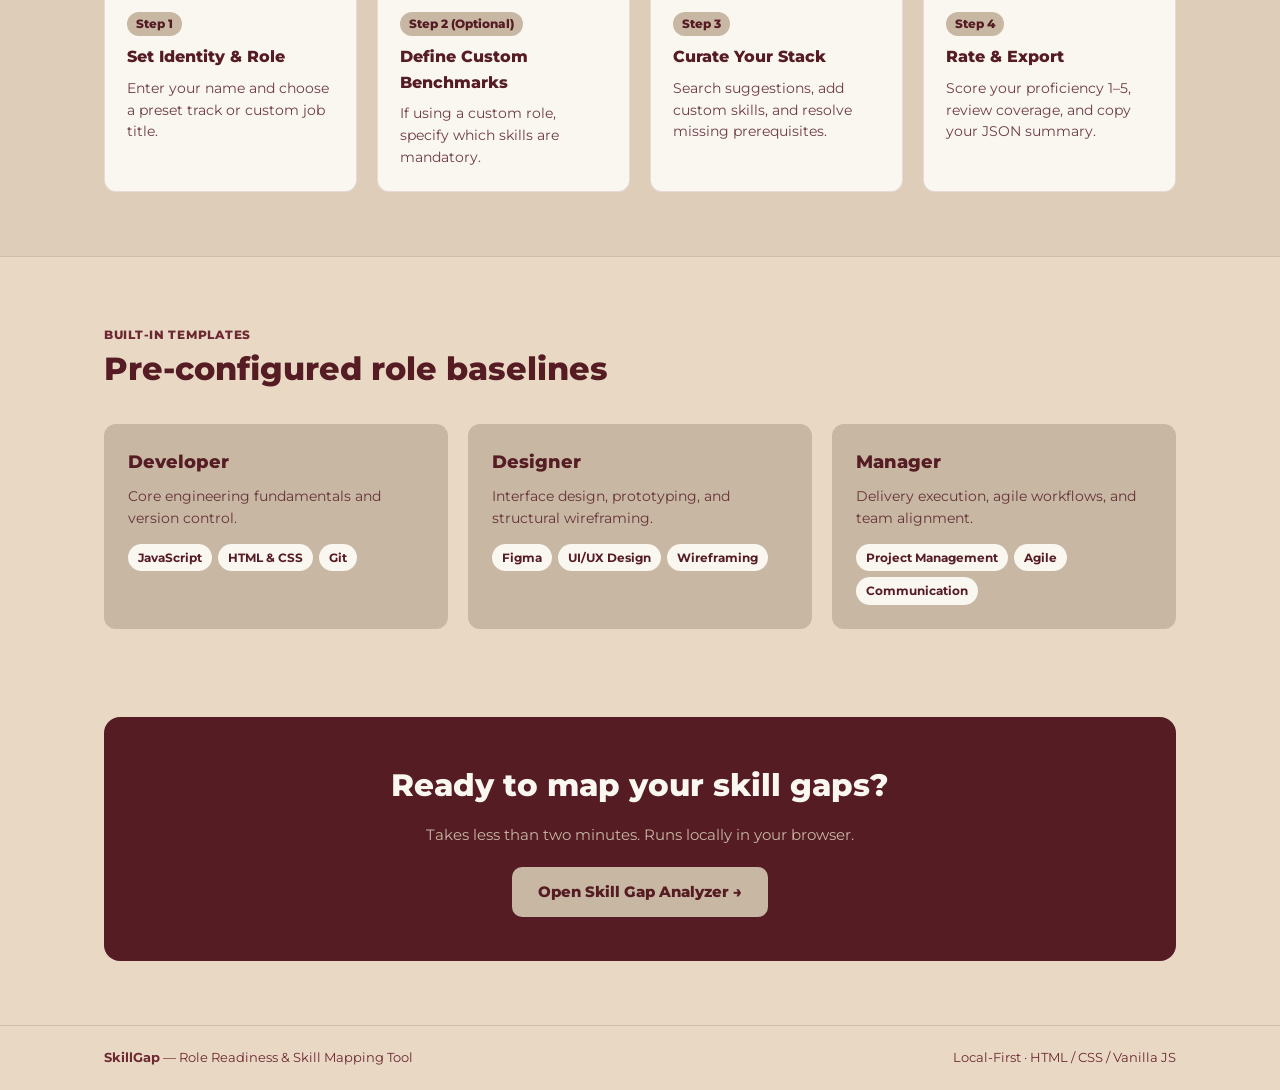
==== commit f77b1166: "Enhance interactive UI with role switcher and skill display; update styles and improve accessibility" ====
--- a/index.html
+++ b/index.html
@@ -30,7 +30,7 @@
     </header>
 
     <main>
-      <!-- Hero Section (GitHub-style Product Intro + Interactive UI Preview) -->
+      <!-- Hero Section (Product Intro + Interactive UI Preview) -->
       <section class="hero-section">
         <div class="container hero-grid">
           <div class="hero-content">
@@ -67,57 +67,69 @@
             </div>
           </div>
 
-          <!-- Product UI Showcase Mockup -->
-          <div class="hero-showcase" aria-hidden="true">
+          <!-- Interactive Product UI Showcase Mockup -->
+          <div class="hero-showcase">
             <div class="window-frame">
               <div class="window-topbar">
                 <div class="window-dots">
                   <span></span><span></span><span></span>
                 </div>
-                <span class="window-title">skillgap-analyzer — readiness-report.json</span>
-              </div>
-
-              <div class="window-body">
+                <span class="window-title">interactive-demo — readiness-report.json</span>
+              </div>
+
+              <!-- Interactive Role Switcher Tabs -->
+              <div class="demo-tabs" role="tablist" aria-label="Preview role benchmarks">
+                <button
+                  type="button"
+                  class="demo-tab active"
+                  role="tab"
+                  aria-selected="true"
+                  data-demo-role="developer"
+                >
+                  Developer
+                </button>
+                <button
+                  type="button"
+                  class="demo-tab"
+                  role="tab"
+                  aria-selected="false"
+                  data-demo-role="designer"
+                >
+                  Designer
+                </button>
+                <button
+                  type="button"
+                  class="demo-tab"
+                  role="tab"
+                  aria-selected="false"
+                  data-demo-role="manager"
+                >
+                  Manager
+                </button>
+              </div>
+
+              <div class="window-body" id="demoWindowBody">
                 <div class="mock-header">
                   <div>
-                    <span class="mock-tag">Target Role</span>
-                    <h3>Full-Stack Developer</h3>
+                    <span class="mock-tag">Live Preview</span>
+                    <h3 id="demoRoleTitle">Developer</h3>
                   </div>
-                  <span class="mock-score-badge">2 / 3 Required</span>
+                  <span class="mock-score-badge" id="demoCoverageBadge">2 / 3 Required</span>
                 </div>
 
-                <div class="mock-alert">
-                  <strong>Missing Core Skill:</strong> Git
+                <!-- Interactive Missing Skill Banner -->
+                <div class="mock-alert" id="demoMissingAlert">
+                  <span id="demoMissingText"><strong>Missing Core Skill:</strong> Git</span>
+                  <button type="button" class="mock-fix-btn" id="demoFixBtn">
+                    + Add Skill
+                  </button>
                 </div>
 
-                <div class="mock-skill-rows">
-                  <div class="mock-skill-row">
-                    <div class="mock-skill-meta">
-                      <span>JavaScript <em class="mock-req">Required</em></span>
-                      <span>4 / 5 · Advanced</span>
-                    </div>
-                    <div class="mock-bar"><div style="width: 80%"></div></div>
-                  </div>
-
-                  <div class="mock-skill-row">
-                    <div class="mock-skill-meta">
-                      <span>HTML &amp; CSS <em class="mock-req">Required</em></span>
-                      <span>5 / 5 · Expert</span>
-                    </div>
-                    <div class="mock-bar"><div style="width: 100%"></div></div>
-                  </div>
-
-                  <div class="mock-skill-row">
-                    <div class="mock-skill-meta">
-                      <span>React</span>
-                      <span>3 / 5 · Intermediate</span>
-                    </div>
-                    <div class="mock-bar"><div style="width: 60%"></div></div>
-                  </div>
-                </div>
+                <!-- Animated Proficiency Bars -->
+                <div class="mock-skill-rows" id="demoSkillRows"></div>
 
                 <div class="mock-footer">
-                  <code>{ "coverage": "67%", "readyForExport": true }</code>
+                  <code id="demoJsonFooter">{ "role": "developer", "coverage": "67%", "readyForExport": true }</code>
                 </div>
               </div>
             </div>
@@ -266,7 +278,7 @@
         <div class="container">
           <div class="cta-banner">
             <h2>Ready to map your skill gaps?</h2>
-            <p>Takes less than two minutes. Runs 100% locally in your browser.</p>
+            <p>Takes less than two minutes. Runs locally in your browser.</p>
             <a href="onboarding.html" class="btn-cta-light" id="bottomStartBtn">
               Open Skill Gap Analyzer →
             </a>
@@ -285,13 +297,160 @@
     <script>
       const STORAGE_KEY = "account_onboarding_state_v1";
 
+      const ratingLabels = {
+        1: "Beginner",
+        2: "Basic",
+        3: "Intermediate",
+        4: "Advanced",
+        5: "Expert"
+      };
+
+      // Interactive Hero Preview Data
+      const demoPresets = {
+        developer: {
+          title: "Developer",
+          totalRequired: 3,
+          missingSkill: { name: "Git", defaultRating: 4 },
+          missingResolved: false,
+          skills: [
+            { name: "JavaScript", required: true, rating: 4 },
+            { name: "HTML & CSS", required: true, rating: 5 },
+            { name: "React", required: false, rating: 3 }
+          ]
+        },
+        designer: {
+          title: "Designer",
+          totalRequired: 3,
+          missingSkill: { name: "Wireframing", defaultRating: 4 },
+          missingResolved: false,
+          skills: [
+            { name: "Figma", required: true, rating: 5 },
+            { name: "UI/UX Design", required: true, rating: 4 },
+            { name: "Design Systems", required: false, rating: 3 }
+          ]
+        },
+        manager: {
+          title: "Manager",
+          totalRequired: 3,
+          missingSkill: { name: "Communication", defaultRating: 5 },
+          missingResolved: false,
+          skills: [
+            { name: "Project Management", required: true, rating: 4 },
+            { name: "Agile", required: true, rating: 4 },
+            { name: "Roadmapping", required: false, rating: 3 }
+          ]
+        }
+      };
+
+      let activeDemoRole = "developer";
+
+      const demoTabs = document.querySelectorAll(".demo-tab");
+      const demoWindowBody = document.getElementById("demoWindowBody");
+      const demoRoleTitle = document.getElementById("demoRoleTitle");
+      const demoCoverageBadge = document.getElementById("demoCoverageBadge");
+      const demoMissingAlert = document.getElementById("demoMissingAlert");
+      const demoMissingText = document.getElementById("demoMissingText");
+      const demoFixBtn = document.getElementById("demoFixBtn");
+      const demoSkillRows = document.getElementById("demoSkillRows");
+      const demoJsonFooter = document.getElementById("demoJsonFooter");
+
+      function renderHeroDemo(roleKey, animate = true) {
+        activeDemoRole = roleKey;
+        const data = demoPresets[roleKey];
+
+        // Update active tab styling
+        demoTabs.forEach((tab) => {
+          const isMatch = tab.dataset.demoRole === roleKey;
+          tab.classList.toggle("active", isMatch);
+          tab.setAttribute("aria-selected", String(isMatch));
+        });
+
+        if (animate) {
+          demoWindowBody.classList.remove("demo-fade");
+          void demoWindowBody.offsetWidth;
+          demoWindowBody.classList.add("demo-fade");
+        }
+
+        demoRoleTitle.textContent = data.title;
+
+        // Build current skill list (including resolved missing skill if clicked)
+        const currentSkills = [...data.skills];
+        if (data.missingResolved) {
+          currentSkills.splice(2, 0, {
+            name: data.missingSkill.name,
+            required: true,
+            rating: data.missingSkill.defaultRating
+          });
+        }
+
+        const matchedCount = data.missingResolved
+          ? data.totalRequired
+          : data.totalRequired - 1;
+        const pct = Math.round((matchedCount / data.totalRequired) * 100);
+
+        demoCoverageBadge.textContent = `${matchedCount} / ${data.totalRequired} Required`;
+        demoCoverageBadge.classList.toggle("is-complete", data.missingResolved);
+
+        // Missing Alert Banner
+        if (data.missingResolved) {
+          demoMissingAlert.classList.add("is-resolved");
+          demoMissingText.innerHTML = `<strong>All Required Skills Met:</strong> ${data.missingSkill.name} added`;
+          demoFixBtn.textContent = "Reset";
+        } else {
+          demoMissingAlert.classList.remove("is-resolved");
+          demoMissingText.innerHTML = `<strong>Missing Core Skill:</strong> ${data.missingSkill.name}`;
+          demoFixBtn.textContent = "+ Add Skill";
+        }
+
+        // Render Skill Rows
+        demoSkillRows.innerHTML = "";
+        currentSkills.forEach((item) => {
+          const row = document.createElement("div");
+          row.className = "mock-skill-row";
+          row.innerHTML = `
+            <div class="mock-skill-meta">
+              <span>
+                ${item.name}
+                ${item.required ? '<em class="mock-req">Required</em>' : ""}
+              </span>
+              <span>${item.rating} / 5 · ${ratingLabels[item.rating]}</span>
+            </div>
+            <div class="mock-bar">
+              <div style="width: ${item.rating * 20}%"></div>
+            </div>
+          `;
+          demoSkillRows.appendChild(row);
+        });
+
+        demoJsonFooter.textContent = `{ "role": "${roleKey}", "coverage": "${pct}%", "skills": ${currentSkills.length} }`;
+      }
+
+      demoTabs.forEach((tab) => {
+        tab.addEventListener("click", () => {
+          if (tab.dataset.demoRole !== activeDemoRole) {
+            renderHeroDemo(tab.dataset.demoRole, true);
+          }
+        });
+      });
+
+      demoFixBtn.addEventListener("click", () => {
+        const current = demoPresets[activeDemoRole];
+        current.missingResolved = !current.missingResolved;
+        renderHeroDemo(activeDemoRole, false);
+      });
+
+      // Check Saved LocalStorage Profile
       function checkSavedProfile() {
         try {
           const raw = localStorage.getItem(STORAGE_KEY);
           if (!raw) return;
           const saved = JSON.parse(raw);
 
-          if (!saved.name && !saved.role && (!saved.selectedSkills || saved.selectedSkills.length === 0)) {
+          if (
+            !saved.name &&
+            !saved.role &&
+            (!saved.selectedSkills || saved.selectedSkills.length === 0)
+          ) {
             return;
           }
 
@@ -303,10 +462,16 @@
           badge.textContent = saved.isSubmitted ? "Profile Ready" : "Draft Saved";
           badge.classList.toggle("is-draft", !saved.isSubmitted);
 
-          const count = Array.isArray(saved.selectedSkills) ? saved.selectedSkills.length : 0;
-          text.textContent = `${saved.name || "User"} · ${count} skill${count === 1 ? "" : "s"}`;
-
-          document.getElementById("navStartBtn").textContent = saved.isSubmitted ? "View Profile" : "Resume Draft";
+          const count = Array.isArray(saved.selectedSkills)
+            ? saved.selectedSkills.length
+            : 0;
+          text.textContent = `${saved.name || "User"} · ${count} skill${
+            count === 1 ? "" : "s"
+          }`;
+
+          document.getElementById("navStartBtn").textContent = saved.isSubmitted
+            ? "View Profile"
+            : "Resume Draft";
           document.getElementById("heroStartBtn").textContent = saved.isSubmitted
             ? "Open Saved Profile →"
             : "Resume Setup →";
@@ -318,6 +483,7 @@
         }
       }
 
+      renderHeroDemo("developer", false);
       checkSavedProfile();
     </script>
   </body>
--- a/home.css
+++ b/home.css
@@ -9,6 +9,7 @@
   --color-warn-bg: #F6E5D4;
   --color-warn-border: #B85D19;
   --color-success: #245C36;
+  --color-success-bg: #E3F1E7;
 }
 
 *,
@@ -254,7 +255,7 @@
   text-decoration: underline;
 }
 
-/* Product UI Preview Window */
+/* Interactive Product UI Preview Window */
 .window-frame {
   border-radius: 14px;
   background-color: var(--color-accent);
@@ -267,7 +268,7 @@
   display: flex;
   align-items: center;
   gap: 12px;
-  padding: 12px 16px;
+  padding: 11px 16px;
   background-color: var(--color-primary);
   color: var(--color-accent);
 }
@@ -285,16 +286,64 @@
 }
 
 .window-title {
-  font-size: 0.74rem;
+  font-size: 0.72rem;
   font-weight: 600;
   opacity: 0.9;
 }
 
+/* Role Switcher Tabs inside Mockup */
+.demo-tabs {
+  display: grid;
+  grid-template-columns: repeat(3, 1fr);
+  gap: 6px;
+  padding: 10px 14px;
+  background-color: rgba(86, 28, 36, 0.1);
+  border-bottom: 1px solid rgba(86, 28, 36, 0.12);
+}
+
+.demo-tab {
+  padding: 7px 10px;
+  border: none;
+  border-radius: 7px;
+  background-color: transparent;
+  color: var(--color-primary);
+  font-family: inherit;
+  font-size: 0.8rem;
+  font-weight: 700;
+  cursor: pointer;
+  transition: background-color 0.2s ease, color 0.2s ease, box-shadow 0.2s ease;
+}
+
+.demo-tab:hover:not(.active) {
+  background-color: rgba(250, 246, 240, 0.45);
+}
+
+.demo-tab.active {
+  background-color: var(--color-surface);
+  color: var(--color-primary);
+  box-shadow: 0 2px 6px rgba(86, 28, 36, 0.12);
+}
+
+@keyframes demoFadeIn {
+  from {
+    opacity: 0.35;
+    transform: translateY(4px);
+  }
+  to {
+    opacity: 1;
+    transform: translateY(0);
+  }
+}
+
 .window-body {
-  padding: 22px;
+  padding: 20px 22px 22px;
   display: flex;
   flex-direction: column;
   gap: 14px;
+}
+
+.window-body.demo-fade {
+  animation: demoFadeIn 0.25s ease-out;
 }
 
 .mock-header {
@@ -322,15 +371,50 @@
   border-radius: 999px;
   background-color: var(--color-surface);
   color: var(--color-primary);
+  transition: background-color 0.25s ease, color 0.25s ease;
+}
+
+.mock-score-badge.is-complete {
+  background-color: var(--color-success);
+  color: var(--color-surface);
 }
 
 .mock-alert {
+  display: flex;
+  justify-content: space-between;
+  align-items: center;
+  gap: 8px;
   padding: 8px 12px;
   border-radius: 7px;
   font-size: 0.78rem;
   background-color: var(--color-warn-bg);
   border-left: 3px solid var(--color-warn-border);
   color: #6B3208;
+  transition: background-color 0.25s ease, border-color 0.25s ease, color 0.25s ease;
+}
+
+.mock-alert.is-resolved {
+  background-color: var(--color-success-bg);
+  border-left-color: var(--color-success);
+  color: var(--color-success);
+}
+
+.mock-fix-btn {
+  padding: 4px 9px;
+  border: 1.5px solid currentColor;
+  border-radius: 6px;
+  background-color: transparent;
+  color: inherit;
+  font-family: inherit;
+  font-size: 0.72rem;
+  font-weight: 800;
+  cursor: pointer;
+  white-space: nowrap;
+  transition: background-color 0.15s ease, color 0.15s ease;
+}
+
+.mock-fix-btn:hover {
+  background-color: rgba(86, 28, 36, 0.1);
 }
 
 .mock-skill-rows {
@@ -376,6 +460,7 @@
   height: 100%;
   border-radius: 999px;
   background-color: var(--color-primary);
+  transition: width 0.35s cubic-bezier(0.22, 1, 0.36, 1);
 }
 
 .mock-footer {
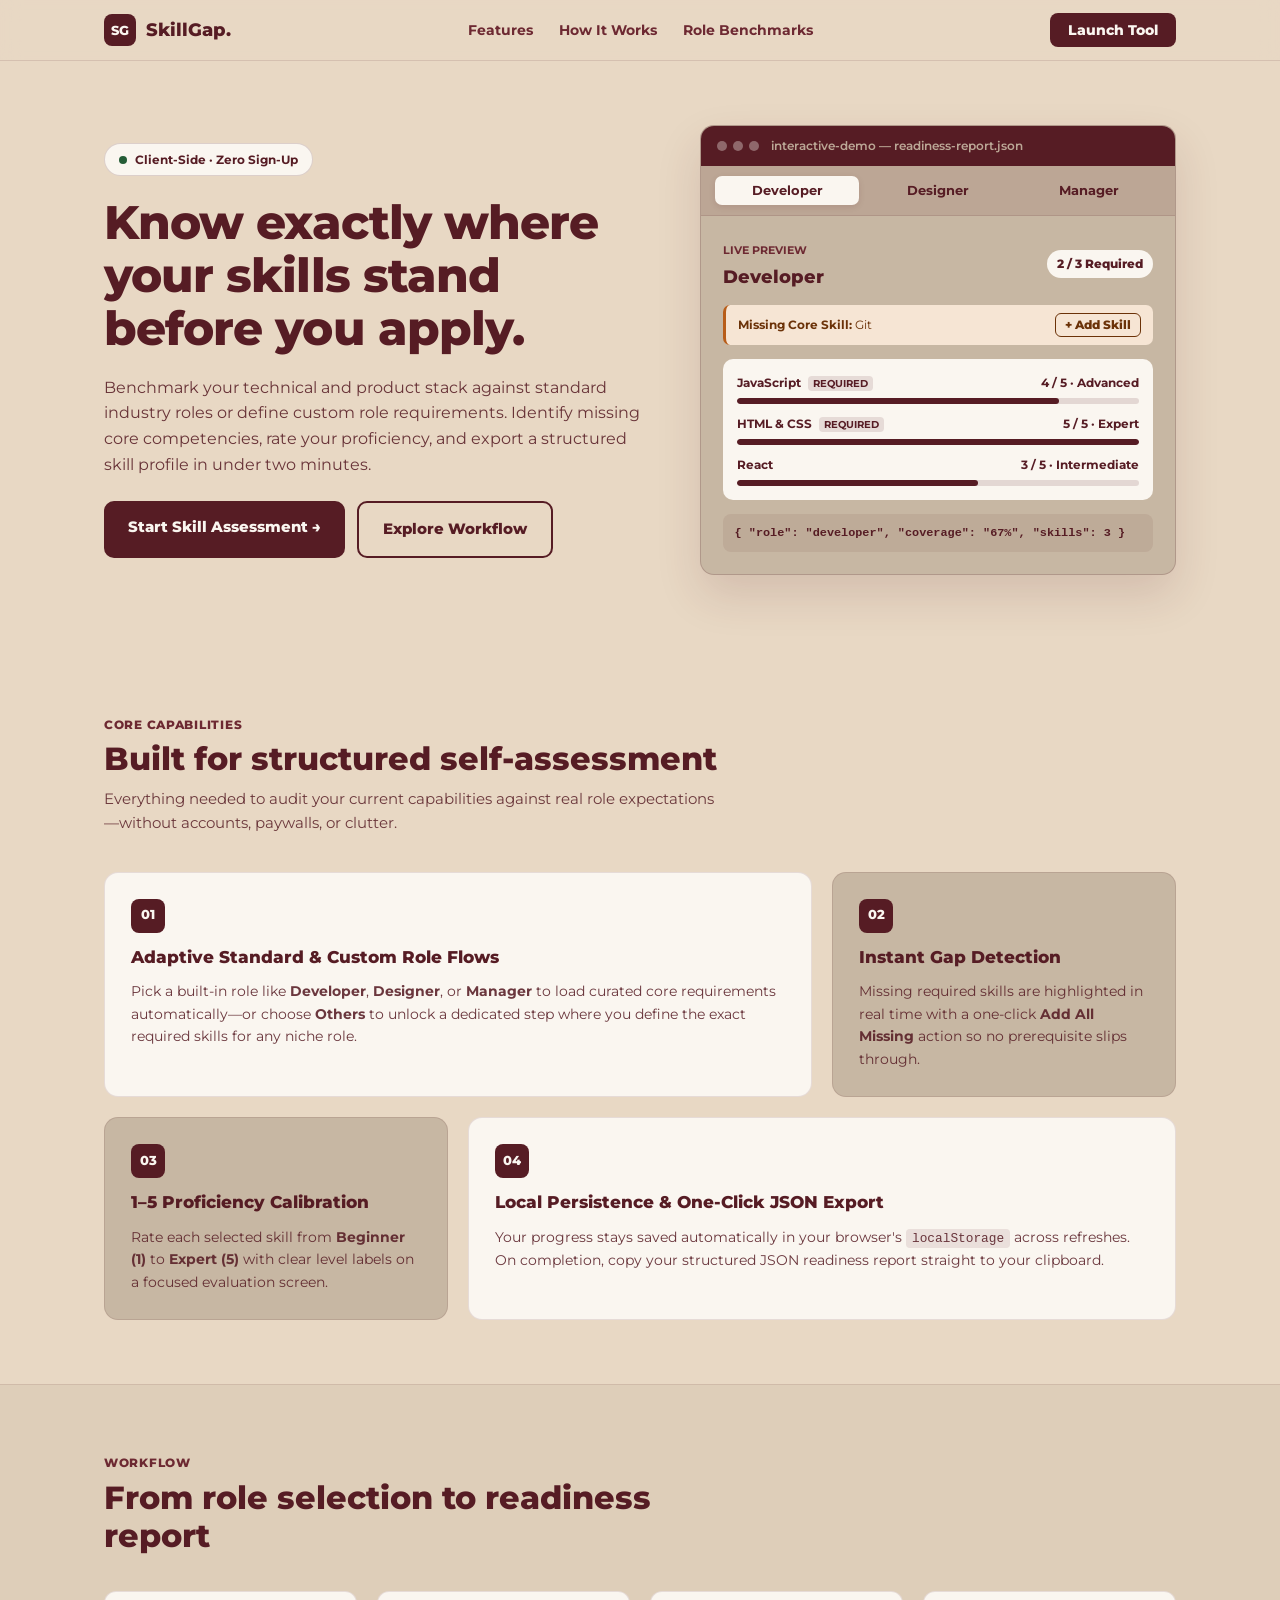
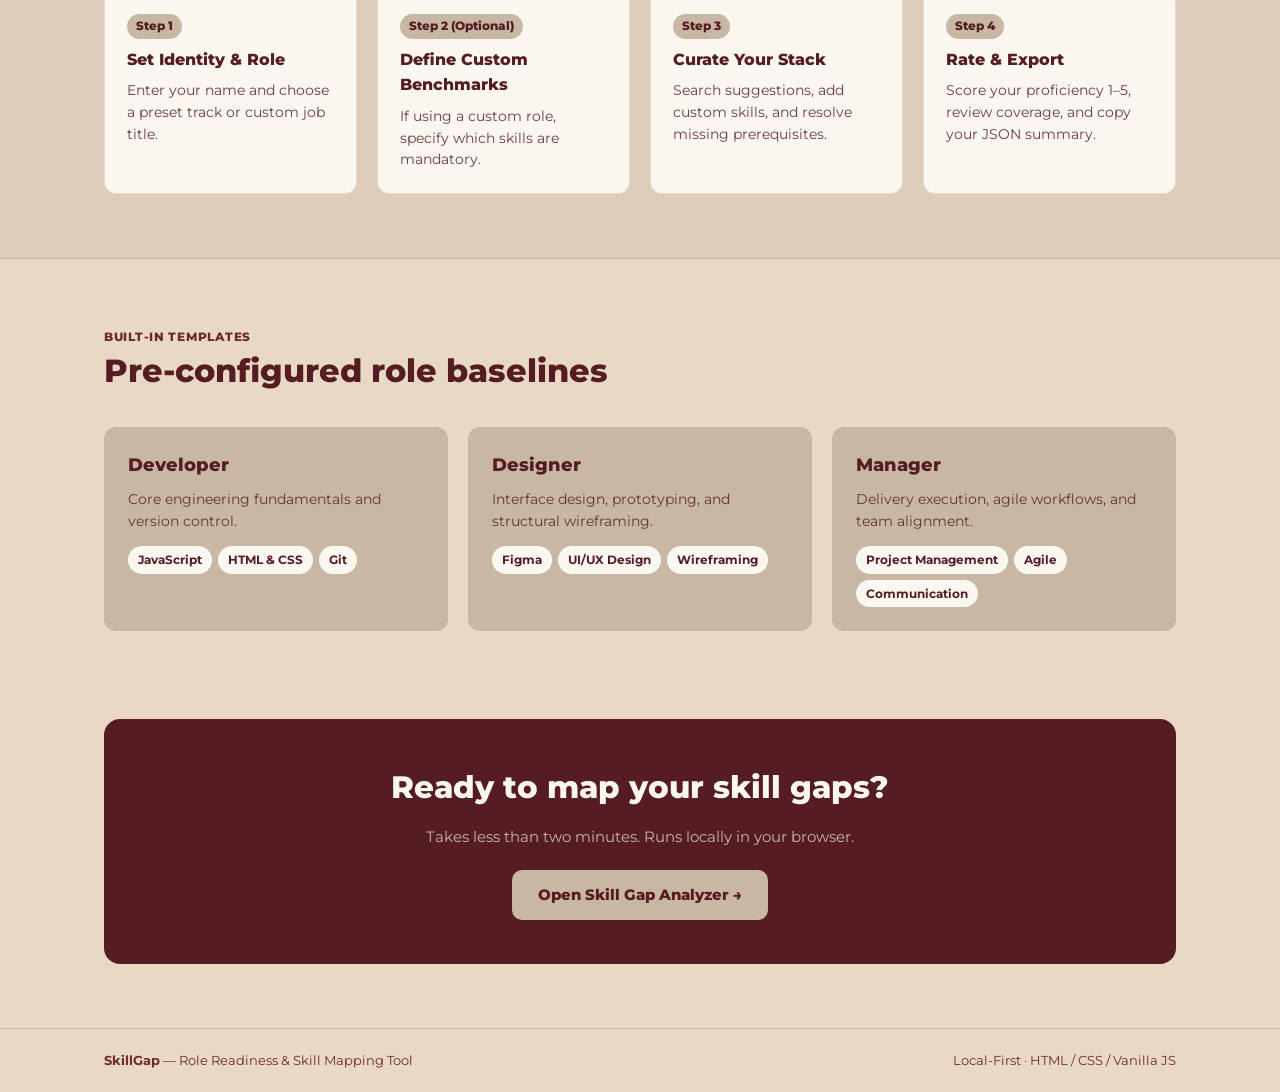
==== commit 70651ae3: "feat(onboarding): implement comprehensive onboarding flow with skill selection and rating system - A" ====
--- a/index.html
+++ b/index.html
@@ -4,7 +4,7 @@
     <meta charset="UTF-8" />
     <meta name="viewport" content="width=device-width, initial-scale=1.0" />
     <title>SkillGap — Benchmark &amp; Map Your Role Readiness</title>
-    <link rel="stylesheet" href="home.css" />
+    <link rel="stylesheet" href="css/home.css" />
   </head>
 
   <body>
@@ -12,6 +12,7 @@
     <header class="navbar">
       <div class="nav-inner">
         <a href="index.html" class="brand">
+          <span class="brand-logo">SG</span>
           <span class="brand-name">SkillGap.</span>
         </a>
 
@@ -42,14 +43,18 @@
             <h1>Know exactly where your skills stand before you apply.</h1>
 
             <p class="hero-subtitle">
-              Benchmark your technical and product stack against standard industry
-              roles or define custom role requirements. Identify missing core
-              competencies, rate your proficiency, and export a structured skill
-              profile in under two minutes.
+              Benchmark your technical and product stack against standard
+              industry roles or define custom role requirements. Identify
+              missing core competencies, rate your proficiency, and export a
+              structured skill profile in under two minutes.
             </p>
 
             <div class="hero-actions">
-              <a href="onboarding.html" class="btn-hero-primary" id="heroStartBtn">
+              <a
+                href="onboarding.html"
+                class="btn-hero-primary"
+                id="heroStartBtn"
+              >
                 Start Skill Assessment →
               </a>
               <a href="#workflow" class="btn-hero-secondary">
@@ -60,7 +65,9 @@
             <!-- Saved Profile Quick-Resume Bar (Appears only if localStorage has data) -->
             <div class="saved-session-bar" id="savedSessionBar" hidden>
               <div class="session-info">
-                <span class="session-badge" id="sessionStatusBadge">Saved Profile</span>
+                <span class="session-badge" id="sessionStatusBadge"
+                  >Saved Profile</span
+                >
                 <span class="session-text" id="sessionSummaryText"></span>
               </div>
               <a href="onboarding.html" class="session-link">Open →</a>
@@ -74,11 +81,17 @@
                 <div class="window-dots">
                   <span></span><span></span><span></span>
                 </div>
-                <span class="window-title">interactive-demo — readiness-report.json</span>
+                <span class="window-title"
+                  >interactive-demo — readiness-report.json</span
+                >
               </div>
 
               <!-- Interactive Role Switcher Tabs -->
-              <div class="demo-tabs" role="tablist" aria-label="Preview role benchmarks">
+              <div
+                class="demo-tabs"
+                role="tablist"
+                aria-label="Preview role benchmarks"
+              >
                 <button
                   type="button"
                   class="demo-tab active"
@@ -114,12 +127,16 @@
                     <span class="mock-tag">Live Preview</span>
                     <h3 id="demoRoleTitle">Developer</h3>
                   </div>
-                  <span class="mock-score-badge" id="demoCoverageBadge">2 / 3 Required</span>
+                  <span class="mock-score-badge" id="demoCoverageBadge"
+                    >2 / 3 Required</span
+                  >
                 </div>
 
                 <!-- Interactive Missing Skill Banner -->
                 <div class="mock-alert" id="demoMissingAlert">
-                  <span id="demoMissingText"><strong>Missing Core Skill:</strong> Git</span>
+                  <span id="demoMissingText"
+                    ><strong>Missing Core Skill:</strong> Git</span
+                  >
                   <button type="button" class="mock-fix-btn" id="demoFixBtn">
                     + Add Skill
                   </button>
@@ -129,7 +146,10 @@
                 <div class="mock-skill-rows" id="demoSkillRows"></div>
 
                 <div class="mock-footer">
-                  <code id="demoJsonFooter">{ "role": "developer", "coverage": "67%", "readyForExport": true }</code>
+                  <code id="demoJsonFooter"
+                    >{ "role": "developer", "coverage": "67%", "readyForExport":
+                    true }</code
+                  >
                 </div>
               </div>
             </div>
@@ -177,8 +197,8 @@
               <h3>1–5 Proficiency Calibration</h3>
               <p>
                 Rate each selected skill from <strong>Beginner (1)</strong> to
-                <strong>Expert (5)</strong> with clear level labels on a
-                focused evaluation screen.
+                <strong>Expert (5)</strong> with clear level labels on a focused
+                evaluation screen.
               </p>
             </article>
 
@@ -188,7 +208,8 @@
               <p>
                 Your progress stays saved automatically in your browser's
                 <code>localStorage</code> across refreshes. On completion, copy
-                your structured JSON readiness report straight to your clipboard.
+                your structured JSON readiness report straight to your
+                clipboard.
               </p>
             </article>
           </div>
@@ -207,7 +228,9 @@
             <div class="timeline-step">
               <span class="step-pill">Step 1</span>
               <h3>Set Identity &amp; Role</h3>
-              <p>Enter your name and choose a preset track or custom job title.</p>
+              <p>
+                Enter your name and choose a preset track or custom job title.
+              </p>
             </div>
 
             <div class="timeline-step">
@@ -219,13 +242,19 @@
             <div class="timeline-step">
               <span class="step-pill">Step 3</span>
               <h3>Curate Your Stack</h3>
-              <p>Search suggestions, add custom skills, and resolve missing prerequisites.</p>
+              <p>
+                Search suggestions, add custom skills, and resolve missing
+                prerequisites.
+              </p>
             </div>
 
             <div class="timeline-step">
               <span class="step-pill">Step 4</span>
               <h3>Rate &amp; Export</h3>
-              <p>Score your proficiency 1–5, review coverage, and copy your JSON summary.</p>
+              <p>
+                Score your proficiency 1–5, review coverage, and copy your JSON
+                summary.
+              </p>
             </div>
           </div>
         </div>
@@ -289,202 +318,14 @@
 
     <footer class="site-footer">
       <div class="container footer-inner">
-        <span><strong>SkillGap</strong> — Role Readiness &amp; Skill Mapping Tool</span>
+        <span
+          ><strong>SkillGap</strong> — Role Readiness &amp; Skill Mapping
+          Tool</span
+        >
         <span>Local-First · HTML / CSS / Vanilla JS</span>
       </div>
     </footer>
 
-    <script>
-      const STORAGE_KEY = "account_onboarding_state_v1";
-
-      const ratingLabels = {
-        1: "Beginner",
-        2: "Basic",
-        3: "Intermediate",
-        4: "Advanced",
-        5: "Expert"
-      };
-
-      // Interactive Hero Preview Data
-      const demoPresets = {
-        developer: {
-          title: "Developer",
-          totalRequired: 3,
-          missingSkill: { name: "Git", defaultRating: 4 },
-          missingResolved: false,
-          skills: [
-            { name: "JavaScript", required: true, rating: 4 },
-            { name: "HTML & CSS", required: true, rating: 5 },
-            { name: "React", required: false, rating: 3 }
-          ]
-        },
-        designer: {
-          title: "Designer",
-          totalRequired: 3,
-          missingSkill: { name: "Wireframing", defaultRating: 4 },
-          missingResolved: false,
-          skills: [
-            { name: "Figma", required: true, rating: 5 },
-            { name: "UI/UX Design", required: true, rating: 4 },
-            { name: "Design Systems", required: false, rating: 3 }
-          ]
-        },
-        manager: {
-          title: "Manager",
-          totalRequired: 3,
-          missingSkill: { name: "Communication", defaultRating: 5 },
-          missingResolved: false,
-          skills: [
-            { name: "Project Management", required: true, rating: 4 },
-            { name: "Agile", required: true, rating: 4 },
-            { name: "Roadmapping", required: false, rating: 3 }
-          ]
-        }
-      };
-
-      let activeDemoRole = "developer";
-
-      const demoTabs = document.querySelectorAll(".demo-tab");
-      const demoWindowBody = document.getElementById("demoWindowBody");
-      const demoRoleTitle = document.getElementById("demoRoleTitle");
-      const demoCoverageBadge = document.getElementById("demoCoverageBadge");
-      const demoMissingAlert = document.getElementById("demoMissingAlert");
-      const demoMissingText = document.getElementById("demoMissingText");
-      const demoFixBtn = document.getElementById("demoFixBtn");
-      const demoSkillRows = document.getElementById("demoSkillRows");
-      const demoJsonFooter = document.getElementById("demoJsonFooter");
-
-      function renderHeroDemo(roleKey, animate = true) {
-        activeDemoRole = roleKey;
-        const data = demoPresets[roleKey];
-
-        // Update active tab styling
-        demoTabs.forEach((tab) => {
-          const isMatch = tab.dataset.demoRole === roleKey;
-          tab.classList.toggle("active", isMatch);
-          tab.setAttribute("aria-selected", String(isMatch));
-        });
-
-        if (animate) {
-          demoWindowBody.classList.remove("demo-fade");
-          void demoWindowBody.offsetWidth;
-          demoWindowBody.classList.add("demo-fade");
-        }
-
-        demoRoleTitle.textContent = data.title;
-
-        // Build current skill list (including resolved missing skill if clicked)
-        const currentSkills = [...data.skills];
-        if (data.missingResolved) {
-          currentSkills.splice(2, 0, {
-            name: data.missingSkill.name,
-            required: true,
-            rating: data.missingSkill.defaultRating
-          });
-        }
-
-        const matchedCount = data.missingResolved
-          ? data.totalRequired
-          : data.totalRequired - 1;
-        const pct = Math.round((matchedCount / data.totalRequired) * 100);
-
-        demoCoverageBadge.textContent = `${matchedCount} / ${data.totalRequired} Required`;
-        demoCoverageBadge.classList.toggle("is-complete", data.missingResolved);
-
-        // Missing Alert Banner
-        if (data.missingResolved) {
-          demoMissingAlert.classList.add("is-resolved");
-          demoMissingText.innerHTML = `<strong>All Required Skills Met:</strong> ${data.missingSkill.name} added`;
-          demoFixBtn.textContent = "Reset";
-        } else {
-          demoMissingAlert.classList.remove("is-resolved");
-          demoMissingText.innerHTML = `<strong>Missing Core Skill:</strong> ${data.missingSkill.name}`;
-          demoFixBtn.textContent = "+ Add Skill";
-        }
-
-        // Render Skill Rows
-        demoSkillRows.innerHTML = "";
-        currentSkills.forEach((item) => {
-          const row = document.createElement("div");
-          row.className = "mock-skill-row";
-          row.innerHTML = `
-            <div class="mock-skill-meta">
-              <span>
-                ${item.name}
-                ${item.required ? '<em class="mock-req">Required</em>' : ""}
-              </span>
-              <span>${item.rating} / 5 · ${ratingLabels[item.rating]}</span>
-            </div>
-            <div class="mock-bar">
-              <div style="width: ${item.rating * 20}%"></div>
-            </div>
-          `;
-          demoSkillRows.appendChild(row);
-        });
-
-        demoJsonFooter.textContent = `{ "role": "${roleKey}", "coverage": "${pct}%", "skills": ${currentSkills.length} }`;
-      }
-
-      demoTabs.forEach((tab) => {
-        tab.addEventListener("click", () => {
-          if (tab.dataset.demoRole !== activeDemoRole) {
-            renderHeroDemo(tab.dataset.demoRole, true);
-          }
-        });
-      });
-
-      demoFixBtn.addEventListener("click", () => {
-        const current = demoPresets[activeDemoRole];
-        current.missingResolved = !current.missingResolved;
-        renderHeroDemo(activeDemoRole, false);
-      });
-
-      // Check Saved LocalStorage Profile
-      function checkSavedProfile() {
-        try {
-          const raw = localStorage.getItem(STORAGE_KEY);
-          if (!raw) return;
-          const saved = JSON.parse(raw);
-
-          if (
-            !saved.name &&
-            !saved.role &&
-            (!saved.selectedSkills || saved.selectedSkills.length === 0)
-          ) {
-            return;
-          }
-
-          const bar = document.getElementById("savedSessionBar");
-          const badge = document.getElementById("sessionStatusBadge");
-          const text = document.getElementById("sessionSummaryText");
-
-          bar.hidden = false;
-          badge.textContent = saved.isSubmitted ? "Profile Ready" : "Draft Saved";
-          badge.classList.toggle("is-draft", !saved.isSubmitted);
-
-          const count = Array.isArray(saved.selectedSkills)
-            ? saved.selectedSkills.length
-            : 0;
-          text.textContent = `${saved.name || "User"} · ${count} skill${
-            count === 1 ? "" : "s"
-          }`;
-
-          document.getElementById("navStartBtn").textContent = saved.isSubmitted
-            ? "View Profile"
-            : "Resume Draft";
-          document.getElementById("heroStartBtn").textContent = saved.isSubmitted
-            ? "Open Saved Profile →"
-            : "Resume Setup →";
-          document.getElementById("bottomStartBtn").textContent = saved.isSubmitted
-            ? "Edit Your Profile →"
-            : "Continue Setup →";
-        } catch {
-          // Ignore malformed storage
-        }
-      }
-
-      renderHeroDemo("developer", false);
-      checkSavedProfile();
-    </script>
+    <script src="js/script.js"></script>
   </body>
-</html>+</html>
--- a/css/home.css
+++ b/css/home.css
@@ -0,0 +1,721 @@
+@import url('https://fonts.googleapis.com/css2?family=Montserrat:wght@400;500;600;700;800&display=swap');
+
+:root {
+  --color-primary: #561C24;
+  --color-secondary: #6D2932;
+  --color-accent: #C7B7A3;
+  --color-bg: #E8D8C4;
+  --color-surface: #FAF6F0;
+  --color-warn-bg: #F6E5D4;
+  --color-warn-border: #B85D19;
+  --color-success: #245C36;
+  --color-success-bg: #E3F1E7;
+}
+
+*,
+*::before,
+*::after {
+  margin: 0;
+  padding: 0;
+  box-sizing: border-box;
+}
+
+[hidden] {
+  display: none !important;
+}
+
+html {
+  scroll-behavior: smooth;
+}
+
+body {
+  font-family: "Montserrat", sans-serif;
+  background-color: var(--color-bg);
+  color: var(--color-primary);
+  line-height: 1.6;
+}
+
+.container {
+  width: 100%;
+  max-width: 1120px;
+  margin: 0 auto;
+  padding-inline: 24px;
+}
+
+/* Sticky Navbar */
+.navbar {
+  position: sticky;
+  top: 0;
+  z-index: 50;
+  background-color: rgba(232, 216, 196, 0.88);
+  backdrop-filter: blur(10px);
+  border-bottom: 1px solid rgba(86, 28, 36, 0.12);
+}
+
+.nav-inner {
+  max-width: 1120px;
+  margin: 0 auto;
+  padding: 14px 24px;
+  display: flex;
+  align-items: center;
+  justify-content: space-between;
+  gap: 16px;
+}
+
+.brand {
+  display: inline-flex;
+  align-items: center;
+  gap: 10px;
+  text-decoration: none;
+  color: var(--color-primary);
+  font-weight: 800;
+  font-size: 1.15rem;
+}
+
+.brand-logo {
+  width: 32px;
+  height: 32px;
+  border-radius: 8px;
+  display: grid;
+  place-items: center;
+  font-size: 0.82rem;
+  font-weight: 800;
+  background-color: var(--color-primary);
+  color: var(--color-surface);
+}
+
+.nav-links {
+  display: flex;
+  align-items: center;
+  gap: 26px;
+}
+
+.nav-links a {
+  text-decoration: none;
+  font-size: 0.88rem;
+  font-weight: 700;
+  color: var(--color-secondary);
+  transition: color 0.15s ease;
+}
+
+.nav-links a:hover {
+  color: var(--color-primary);
+}
+
+.btn-nav-primary {
+  text-decoration: none;
+  padding: 9px 18px;
+  border-radius: 8px;
+  font-size: 0.86rem;
+  font-weight: 800;
+  background-color: var(--color-primary);
+  color: var(--color-surface);
+  transition: background-color 0.2s ease, transform 0.15s ease;
+}
+
+.btn-nav-primary:hover {
+  background-color: var(--color-secondary);
+}
+
+/* Hero Section */
+.hero-section {
+  padding: 64px 0 72px;
+}
+
+.hero-grid {
+  display: grid;
+  grid-template-columns: 1.1fr 0.95fr;
+  gap: 44px;
+  align-items: center;
+}
+
+.hero-content {
+  display: flex;
+  flex-direction: column;
+  align-items: flex-start;
+  gap: 20px;
+}
+
+.announcement-pill {
+  display: inline-flex;
+  align-items: center;
+  gap: 8px;
+  padding: 6px 14px;
+  border-radius: 999px;
+  font-size: 0.76rem;
+  font-weight: 700;
+  background-color: var(--color-surface);
+  border: 1px solid rgba(86, 28, 36, 0.18);
+  color: var(--color-primary);
+}
+
+.pulse-dot {
+  width: 8px;
+  height: 8px;
+  border-radius: 50%;
+  background-color: var(--color-success);
+}
+
+.hero-content h1 {
+  font-size: clamp(2rem, 3.8vw, 2.95rem);
+  font-weight: 800;
+  line-height: 1.12;
+  letter-spacing: -0.02em;
+}
+
+.hero-subtitle {
+  font-size: 1rem;
+  color: rgba(86, 28, 36, 0.88);
+  max-width: 54ch;
+}
+
+.hero-actions {
+  display: flex;
+  flex-wrap: wrap;
+  gap: 12px;
+  margin-top: 4px;
+}
+
+.btn-hero-primary,
+.btn-hero-secondary {
+  padding: 14px 24px;
+  border-radius: 10px;
+  font-size: 0.95rem;
+  font-weight: 800;
+  text-decoration: none;
+  transition: background-color 0.2s ease, transform 0.15s ease;
+}
+
+.btn-hero-primary {
+  background-color: var(--color-primary);
+  color: var(--color-surface);
+}
+
+.btn-hero-primary:hover {
+  background-color: var(--color-secondary);
+  transform: translateY(-1px);
+}
+
+.btn-hero-secondary {
+  border: 2px solid var(--color-primary);
+  color: var(--color-primary);
+  background-color: transparent;
+}
+
+.btn-hero-secondary:hover {
+  background-color: rgba(86, 28, 36, 0.08);
+}
+
+/* Optional Quick-Resume Session Pill */
+.saved-session-bar {
+  display: flex;
+  align-items: center;
+  justify-content: space-between;
+  gap: 16px;
+  width: 100%;
+  max-width: 440px;
+  padding: 10px 14px;
+  border-radius: 10px;
+  background-color: var(--color-accent);
+  border: 1px solid rgba(86, 28, 36, 0.18);
+  font-size: 0.82rem;
+}
+
+.session-info {
+  display: flex;
+  align-items: center;
+  gap: 8px;
+}
+
+.session-badge {
+  font-size: 0.68rem;
+  font-weight: 800;
+  text-transform: uppercase;
+  padding: 3px 8px;
+  border-radius: 999px;
+  background-color: var(--color-success);
+  color: var(--color-surface);
+}
+
+.session-badge.is-draft {
+  background-color: var(--color-warn-border);
+}
+
+.session-text {
+  font-weight: 700;
+}
+
+.session-link {
+  font-weight: 800;
+  color: var(--color-primary);
+  text-decoration: none;
+}
+
+.session-link:hover {
+  text-decoration: underline;
+}
+
+/* Interactive Product UI Preview Window */
+.window-frame {
+  border-radius: 14px;
+  background-color: var(--color-accent);
+  border: 1px solid rgba(86, 28, 36, 0.2);
+  box-shadow: 0 20px 45px rgba(86, 28, 36, 0.14);
+  overflow: hidden;
+}
+
+.window-topbar {
+  display: flex;
+  align-items: center;
+  gap: 12px;
+  padding: 11px 16px;
+  background-color: var(--color-primary);
+  color: var(--color-accent);
+}
+
+.window-dots {
+  display: flex;
+  gap: 6px;
+}
+
+.window-dots span {
+  width: 10px;
+  height: 10px;
+  border-radius: 50%;
+  background-color: rgba(250, 246, 240, 0.35);
+}
+
+.window-title {
+  font-size: 0.72rem;
+  font-weight: 600;
+  opacity: 0.9;
+}
+
+/* Role Switcher Tabs inside Mockup */
+.demo-tabs {
+  display: grid;
+  grid-template-columns: repeat(3, 1fr);
+  gap: 6px;
+  padding: 10px 14px;
+  background-color: rgba(86, 28, 36, 0.1);
+  border-bottom: 1px solid rgba(86, 28, 36, 0.12);
+}
+
+.demo-tab {
+  padding: 7px 10px;
+  border: none;
+  border-radius: 7px;
+  background-color: transparent;
+  color: var(--color-primary);
+  font-family: inherit;
+  font-size: 0.8rem;
+  font-weight: 700;
+  cursor: pointer;
+  transition: background-color 0.2s ease, color 0.2s ease, box-shadow 0.2s ease;
+}
+
+.demo-tab:hover:not(.active) {
+  background-color: rgba(250, 246, 240, 0.45);
+}
+
+.demo-tab.active {
+  background-color: var(--color-surface);
+  color: var(--color-primary);
+  box-shadow: 0 2px 6px rgba(86, 28, 36, 0.12);
+}
+
+@keyframes demoFadeIn {
+  from {
+    opacity: 0.35;
+    transform: translateY(4px);
+  }
+  to {
+    opacity: 1;
+    transform: translateY(0);
+  }
+}
+
+.window-body {
+  padding: 20px 22px 22px;
+  display: flex;
+  flex-direction: column;
+  gap: 14px;
+}
+
+.window-body.demo-fade {
+  animation: demoFadeIn 0.25s ease-out;
+}
+
+.mock-header {
+  display: flex;
+  justify-content: space-between;
+  align-items: center;
+}
+
+.mock-tag {
+  font-size: 0.7rem;
+  font-weight: 700;
+  text-transform: uppercase;
+  color: var(--color-secondary);
+}
+
+.mock-header h3 {
+  font-size: 1.15rem;
+  font-weight: 800;
+}
+
+.mock-score-badge {
+  font-size: 0.75rem;
+  font-weight: 800;
+  padding: 4px 10px;
+  border-radius: 999px;
+  background-color: var(--color-surface);
+  color: var(--color-primary);
+  transition: background-color 0.25s ease, color 0.25s ease;
+}
+
+.mock-score-badge.is-complete {
+  background-color: var(--color-success);
+  color: var(--color-surface);
+}
+
+.mock-alert {
+  display: flex;
+  justify-content: space-between;
+  align-items: center;
+  gap: 8px;
+  padding: 8px 12px;
+  border-radius: 7px;
+  font-size: 0.78rem;
+  background-color: var(--color-warn-bg);
+  border-left: 3px solid var(--color-warn-border);
+  color: #6B3208;
+  transition: background-color 0.25s ease, border-color 0.25s ease, color 0.25s ease;
+}
+
+.mock-alert.is-resolved {
+  background-color: var(--color-success-bg);
+  border-left-color: var(--color-success);
+  color: var(--color-success);
+}
+
+.mock-fix-btn {
+  padding: 4px 9px;
+  border: 1.5px solid currentColor;
+  border-radius: 6px;
+  background-color: transparent;
+  color: inherit;
+  font-family: inherit;
+  font-size: 0.72rem;
+  font-weight: 800;
+  cursor: pointer;
+  white-space: nowrap;
+  transition: background-color 0.15s ease, color 0.15s ease;
+}
+
+.mock-fix-btn:hover {
+  background-color: rgba(86, 28, 36, 0.1);
+}
+
+.mock-skill-rows {
+  display: flex;
+  flex-direction: column;
+  gap: 10px;
+  padding: 14px;
+  border-radius: 10px;
+  background-color: var(--color-surface);
+}
+
+.mock-skill-row {
+  display: flex;
+  flex-direction: column;
+  gap: 5px;
+}
+
+.mock-skill-meta {
+  display: flex;
+  justify-content: space-between;
+  font-size: 0.78rem;
+  font-weight: 700;
+}
+
+.mock-req {
+  font-style: normal;
+  font-size: 0.64rem;
+  text-transform: uppercase;
+  padding: 1px 5px;
+  border-radius: 4px;
+  margin-left: 4px;
+  background-color: rgba(86, 28, 36, 0.12);
+}
+
+.mock-bar {
+  height: 6px;
+  border-radius: 999px;
+  background-color: rgba(86, 28, 36, 0.14);
+  overflow: hidden;
+}
+
+.mock-bar div {
+  height: 100%;
+  border-radius: 999px;
+  background-color: var(--color-primary);
+  transition: width 0.35s cubic-bezier(0.22, 1, 0.36, 1);
+}
+
+.mock-footer {
+  padding: 9px 12px;
+  border-radius: 8px;
+  background-color: rgba(86, 28, 36, 0.08);
+  font-size: 0.74rem;
+  font-weight: 600;
+  color: var(--color-primary);
+}
+
+/* Content Sections */
+.section-block {
+  padding: 64px 0;
+}
+
+.alt-surface {
+  background-color: rgba(199, 183, 163, 0.32);
+  border-block: 1px solid rgba(86, 28, 36, 0.1);
+}
+
+.section-header {
+  max-width: 620px;
+  margin-bottom: 36px;
+}
+
+.section-kicker {
+  display: inline-block;
+  font-size: 0.75rem;
+  font-weight: 800;
+  text-transform: uppercase;
+  letter-spacing: 0.06em;
+  color: var(--color-secondary);
+  margin-bottom: 6px;
+}
+
+.section-header h2 {
+  font-size: clamp(1.5rem, 2.8vw, 2rem);
+  font-weight: 800;
+  line-height: 1.2;
+  margin-bottom: 8px;
+}
+
+.section-header p {
+  font-size: 0.95rem;
+  color: rgba(86, 28, 36, 0.85);
+}
+
+/* Bento Grid */
+.bento-grid {
+  display: grid;
+  grid-template-columns: repeat(3, 1fr);
+  gap: 20px;
+}
+
+.bento-card {
+  padding: 26px;
+  border-radius: 14px;
+  background-color: var(--color-accent);
+  border: 1px solid rgba(86, 28, 36, 0.12);
+  display: flex;
+  flex-direction: column;
+  gap: 10px;
+}
+
+.bento-wide {
+  grid-column: span 2;
+  background-color: var(--color-surface);
+}
+
+.card-icon {
+  width: 34px;
+  height: 34px;
+  border-radius: 8px;
+  display: grid;
+  place-items: center;
+  font-size: 0.8rem;
+  font-weight: 800;
+  background-color: var(--color-primary);
+  color: var(--color-surface);
+}
+
+.bento-card h3 {
+  font-size: 1.08rem;
+  font-weight: 800;
+}
+
+.bento-card p {
+  font-size: 0.88rem;
+  color: rgba(86, 28, 36, 0.88);
+}
+
+.bento-card code {
+  font-size: 0.8rem;
+  padding: 2px 6px;
+  border-radius: 4px;
+  background-color: rgba(86, 28, 36, 0.1);
+}
+
+/* Workflow Timeline */
+.timeline-grid {
+  display: grid;
+  grid-template-columns: repeat(4, 1fr);
+  gap: 20px;
+}
+
+.timeline-step {
+  padding: 22px;
+  border-radius: 12px;
+  background-color: var(--color-surface);
+  border: 1px solid rgba(86, 28, 36, 0.12);
+  display: flex;
+  flex-direction: column;
+  gap: 8px;
+}
+
+.step-pill {
+  align-self: flex-start;
+  font-size: 0.72rem;
+  font-weight: 800;
+  padding: 3px 9px;
+  border-radius: 999px;
+  background-color: var(--color-accent);
+  color: var(--color-primary);
+}
+
+.timeline-step h3 {
+  font-size: 1rem;
+  font-weight: 800;
+}
+
+.timeline-step p {
+  font-size: 0.85rem;
+  color: rgba(86, 28, 36, 0.85);
+}
+
+/* Preset Roles Grid */
+.roles-grid {
+  display: grid;
+  grid-template-columns: repeat(3, 1fr);
+  gap: 20px;
+}
+
+.role-card {
+  padding: 24px;
+  border-radius: 12px;
+  background-color: var(--color-accent);
+  display: flex;
+  flex-direction: column;
+  gap: 10px;
+}
+
+.role-card h3 {
+  font-size: 1.1rem;
+  font-weight: 800;
+}
+
+.role-card p {
+  font-size: 0.85rem;
+  color: rgba(86, 28, 36, 0.85);
+}
+
+.pill-group {
+  display: flex;
+  flex-wrap: wrap;
+  gap: 6px;
+  margin-top: 4px;
+}
+
+.pill-group span {
+  font-size: 0.76rem;
+  font-weight: 700;
+  padding: 4px 10px;
+  border-radius: 999px;
+  background-color: var(--color-surface);
+  color: var(--color-primary);
+}
+
+/* Bottom CTA Banner */
+.cta-section {
+  padding: 24px 0 64px;
+}
+
+.cta-banner {
+  padding: 44px 32px;
+  border-radius: 16px;
+  background-color: var(--color-primary);
+  color: var(--color-surface);
+  text-align: center;
+  display: flex;
+  flex-direction: column;
+  align-items: center;
+  gap: 12px;
+}
+
+.cta-banner h2 {
+  font-size: clamp(1.45rem, 2.5vw, 1.95rem);
+  font-weight: 800;
+}
+
+.cta-banner p {
+  font-size: 0.95rem;
+  color: var(--color-accent);
+}
+
+.btn-cta-light {
+  margin-top: 8px;
+  padding: 13px 26px;
+  border-radius: 10px;
+  text-decoration: none;
+  font-size: 0.95rem;
+  font-weight: 800;
+  background-color: var(--color-accent);
+  color: var(--color-primary);
+  transition: background-color 0.2s ease, transform 0.15s ease;
+}
+
+.btn-cta-light:hover {
+  background-color: var(--color-surface);
+  transform: translateY(-1px);
+}
+
+/* Footer */
+.site-footer {
+  border-top: 1px solid rgba(86, 28, 36, 0.15);
+  padding: 22px 0;
+  font-size: 0.8rem;
+  color: var(--color-secondary);
+}
+
+.footer-inner {
+  display: flex;
+  justify-content: space-between;
+  align-items: center;
+  flex-wrap: wrap;
+  gap: 10px;
+}
+
+/* Responsive */
+@media (max-width: 900px) {
+  .hero-grid {
+    grid-template-columns: 1fr;
+  }
+
+  .bento-grid,
+  .timeline-grid,
+  .roles-grid {
+    grid-template-columns: 1fr;
+  }
+
+  .bento-wide {
+    grid-column: span 1;
+  }
+
+  .nav-links {
+    display: none;
+  }
+}
